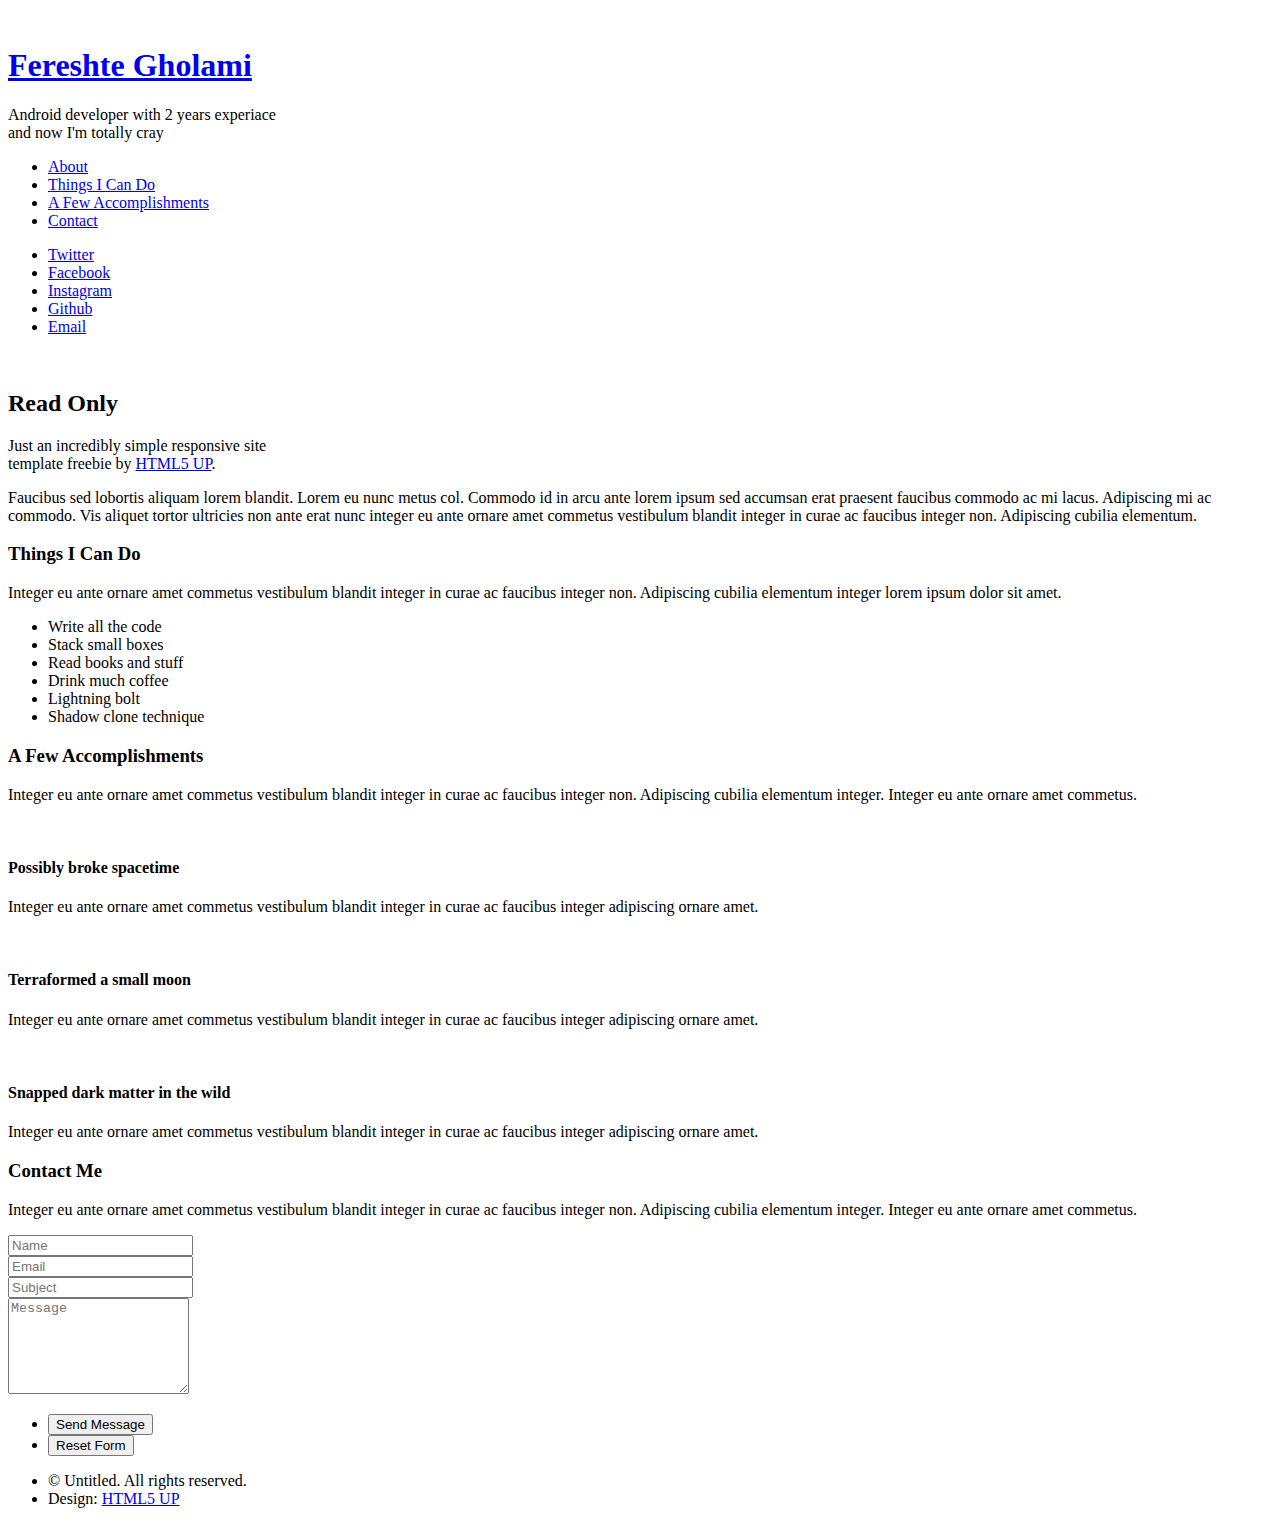
==== index.html @ a835de7e "Change index file location" ====
<!DOCTYPE HTML>
<html>
	<head>
		<title>Fereshte Gholami</title>
		<meta charset="utf-8" />
		<meta name="viewport" content="width=device-width, initial-scale=1, user-scalable=no" />
		<link rel="stylesheet" href="assets/css/main.css" />
	</head>
	<body class="is-preload">

		<!-- Header -->
			<section id="header">

				<header>
					<span class="image avatar"><img src="images/avatar.jpg" alt="" /></span>
					<h1 id="logo"><a href="#">Fereshte Gholami</a></h1>
					<p>Android developer with 2 years experiace<br />
					and now I'm totally cray</p>
				</header>
				<nav id="nav">
					<ul>
						<li><a href="#one" class="active">About</a></li>
						<li><a href="#two">Things I Can Do</a></li>
						<li><a href="#three">A Few Accomplishments</a></li>
						<li><a href="#four">Contact</a></li>
					</ul>
				</nav>
				<footer>
					<ul class="icons">
						<li><a href="#" class="icon brands fa-twitter"><span class="label">Twitter</span></a></li>
						<li><a href="#" class="icon brands fa-facebook-f"><span class="label">Facebook</span></a></li>
						<li><a href="#" class="icon brands fa-instagram"><span class="label">Instagram</span></a></li>
						<li><a href="#" class="icon brands fa-github"><span class="label">Github</span></a></li>
						<li><a href="#" class="icon solid fa-envelope"><span class="label">Email</span></a></li>
					</ul>
				</footer>
			</section>

		<!-- Wrapper -->
			<div id="wrapper">

				<!-- Main -->
					<div id="main">

						<!-- One -->
							<section id="one">
								<div class="image main" data-position="center">
									<img src="images/banner.jpg" alt="" />
								</div>
								<div class="container">
									<header class="major">
										<h2>Read Only</h2>
										<p>Just an incredibly simple responsive site<br />
										template freebie by <a href="http://html5up.net">HTML5 UP</a>.</p>
									</header>
									<p>Faucibus sed lobortis aliquam lorem blandit. Lorem eu nunc metus col. Commodo id in arcu ante lorem ipsum sed accumsan erat praesent faucibus commodo ac mi lacus. Adipiscing mi ac commodo. Vis aliquet tortor ultricies non ante erat nunc integer eu ante ornare amet commetus vestibulum blandit integer in curae ac faucibus integer non. Adipiscing cubilia elementum.</p>
								</div>
							</section>

						<!-- Two -->
							<section id="two">
								<div class="container">
									<h3>Things I Can Do</h3>
									<p>Integer eu ante ornare amet commetus vestibulum blandit integer in curae ac faucibus integer non. Adipiscing cubilia elementum integer lorem ipsum dolor sit amet.</p>
									<ul class="feature-icons">
										<li class="icon solid fa-code">Write all the code</li>
										<li class="icon solid fa-cubes">Stack small boxes</li>
										<li class="icon solid fa-book">Read books and stuff</li>
										<li class="icon solid fa-coffee">Drink much coffee</li>
										<li class="icon solid fa-bolt">Lightning bolt</li>
										<li class="icon solid fa-users">Shadow clone technique</li>
									</ul>
								</div>
							</section>

						<!-- Three -->
							<section id="three">
								<div class="container">
									<h3>A Few Accomplishments</h3>
									<p>Integer eu ante ornare amet commetus vestibulum blandit integer in curae ac faucibus integer non. Adipiscing cubilia elementum integer. Integer eu ante ornare amet commetus.</p>
									<div class="features">
										<article>
											<a href="#" class="image"><img src="images/pic01.jpg" alt="" /></a>
											<div class="inner">
												<h4>Possibly broke spacetime</h4>
												<p>Integer eu ante ornare amet commetus vestibulum blandit integer in curae ac faucibus integer adipiscing ornare amet.</p>
											</div>
										</article>
										<article>
											<a href="#" class="image"><img src="images/pic02.jpg" alt="" /></a>
											<div class="inner">
												<h4>Terraformed a small moon</h4>
												<p>Integer eu ante ornare amet commetus vestibulum blandit integer in curae ac faucibus integer adipiscing ornare amet.</p>
											</div>
										</article>
										<article>
											<a href="#" class="image"><img src="images/pic03.jpg" alt="" /></a>
											<div class="inner">
												<h4>Snapped dark matter in the wild</h4>
												<p>Integer eu ante ornare amet commetus vestibulum blandit integer in curae ac faucibus integer adipiscing ornare amet.</p>
											</div>
										</article>
									</div>
								</div>
							</section>

						<!-- Four -->
							<section id="four">
								<div class="container">
									<h3>Contact Me</h3>
									<p>Integer eu ante ornare amet commetus vestibulum blandit integer in curae ac faucibus integer non. Adipiscing cubilia elementum integer. Integer eu ante ornare amet commetus.</p>
									<form method="post" action="#">
										<div class="row gtr-uniform">
											<div class="col-6 col-12-xsmall"><input type="text" name="name" id="name" placeholder="Name" /></div>
											<div class="col-6 col-12-xsmall"><input type="email" name="email" id="email" placeholder="Email" /></div>
											<div class="col-12"><input type="text" name="subject" id="subject" placeholder="Subject" /></div>
											<div class="col-12"><textarea name="message" id="message" placeholder="Message" rows="6"></textarea></div>
											<div class="col-12">
												<ul class="actions">
													<li><input type="submit" class="primary" value="Send Message" /></li>
													<li><input type="reset" value="Reset Form" /></li>
												</ul>
											</div>
										</div>
									</form>
								</div>
							</section>

						<!-- Five -->
						<!--
							<section id="five">
								<div class="container">
									<h3>Elements</h3>

									<section>
										<h4>Text</h4>
										<p>This is <b>bold</b> and this is <strong>strong</strong>. This is <i>italic</i> and this is <em>emphasized</em>.
										This is <sup>superscript</sup> text and this is <sub>subscript</sub> text.
										This is <u>underlined</u> and this is code: <code>for (;;) { ... }</code>. Finally, <a href="#">this is a link</a>.</p>
										<hr />
										<header>
											<h4>Heading with a Subtitle</h4>
											<p>Lorem ipsum dolor sit amet nullam id egestas urna aliquam</p>
										</header>
										<p>Nunc lacinia ante nunc ac lobortis. Interdum adipiscing gravida odio porttitor sem non mi integer non faucibus ornare mi ut ante amet placerat aliquet. Volutpat eu sed ante lacinia sapien lorem accumsan varius montes viverra nibh in adipiscing blandit tempus accumsan.</p>
										<header>
											<h5>Heading with a Subtitle</h5>
											<p>Lorem ipsum dolor sit amet nullam id egestas urna aliquam</p>
										</header>
										<p>Nunc lacinia ante nunc ac lobortis. Interdum adipiscing gravida odio porttitor sem non mi integer non faucibus ornare mi ut ante amet placerat aliquet. Volutpat eu sed ante lacinia sapien lorem accumsan varius montes viverra nibh in adipiscing blandit tempus accumsan.</p>
										<hr />
										<h2>Heading Level 2</h2>
										<h3>Heading Level 3</h3>
										<h4>Heading Level 4</h4>
										<h5>Heading Level 5</h5>
										<h6>Heading Level 6</h6>
										<hr />
										<h5>Blockquote</h5>
										<blockquote>Fringilla nisl. Donec accumsan interdum nisi, quis tincidunt felis sagittis eget tempus euismod. Vestibulum ante ipsum primis in faucibus vestibulum. Blandit adipiscing eu felis iaculis volutpat ac adipiscing accumsan faucibus. Vestibulum ante ipsum primis in faucibus lorem ipsum dolor sit amet nullam adipiscing eu felis.</blockquote>
										<h5>Preformatted</h5>
										<pre><code>i = 0;

while (!deck.isInOrder()) {
    print 'Iteration ' + i;
    deck.shuffle();
    i++;
}

print 'It took ' + i + ' iterations to sort the deck.';</code></pre>
									</section>

									<section>
										<h4>Lists</h4>
										<div class="row">
											<div class="col-6 col-12-xsmall">
												<h5>Unordered</h5>
												<ul>
													<li>Dolor pulvinar etiam magna etiam.</li>
													<li>Sagittis adipiscing lorem eleifend.</li>
													<li>Felis enim feugiat dolore viverra.</li>
												</ul>
												<h5>Alternate</h5>
												<ul class="alt">
													<li>Dolor pulvinar etiam magna etiam.</li>
													<li>Sagittis adipiscing lorem eleifend.</li>
													<li>Felis enim feugiat dolore viverra.</li>
												</ul>
											</div>
											<div class="col-6 col-12-xsmall">
												<h5>Ordered</h5>
												<ol>
													<li>Dolor pulvinar etiam magna etiam.</li>
													<li>Etiam vel felis at lorem sed viverra.</li>
													<li>Felis enim feugiat dolore viverra.</li>
													<li>Dolor pulvinar etiam magna etiam.</li>
													<li>Etiam vel felis at lorem sed viverra.</li>
													<li>Felis enim feugiat dolore viverra.</li>
												</ol>
												<h5>Icons</h5>
												<ul class="icons">
													<li><a href="#" class="icon brands fa-twitter"><span class="label">Twitter</span></a></li>
													<li><a href="#" class="icon brands fa-facebook-f"><span class="label">Facebook</span></a></li>
													<li><a href="#" class="icon brands fa-instagram"><span class="label">Instagram</span></a></li>
													<li><a href="#" class="icon brands fa-github"><span class="label">Github</span></a></li>
													<li><a href="#" class="icon brands fa-dribbble"><span class="label">Dribbble</span></a></li>
													<li><a href="#" class="icon brands fa-tumblr"><span class="label">Tumblr</span></a></li>
												</ul>
											</div>
										</div>
										<h5>Actions</h5>
										<ul class="actions">
											<li><a href="#" class="button primary">Default</a></li>
											<li><a href="#" class="button">Default</a></li>
											<li><a href="#" class="button alt">Default</a></li>
										</ul>
										<ul class="actions small">
											<li><a href="#" class="button primary small">Small</a></li>
											<li><a href="#" class="button small">Small</a></li>
											<li><a href="#" class="button alt small">Small</a></li>
										</ul>
										<div class="row">
											<div class="col-3 col-6-medium col-12-xsmall">
												<ul class="actions stacked">
													<li><a href="#" class="button primary">Default</a></li>
													<li><a href="#" class="button">Default</a></li>
													<li><a href="#" class="button alt">Default</a></li>
												</ul>
											</div>
											<div class="col-3 col-6 col-12-xsmall">
												<ul class="actions stacked">
													<li><a href="#" class="button primary small">Small</a></li>
													<li><a href="#" class="button small">Small</a></li>
													<li><a href="#" class="button alt small">Small</a></li>
												</ul>
											</div>
											<div class="col-3 col-6-medium col-12-xsmall">
												<ul class="actions stacked">
													<li><a href="#" class="button primary fit">Default</a></li>
													<li><a href="#" class="button fit">Default</a></li>
													<li><a href="#" class="button alt fit">Default</a></li>
												</ul>
											</div>
											<div class="col-3 col-6-medium col-12-xsmall">
												<ul class="actions stacked">
													<li><a href="#" class="button primary small fit">Small</a></li>
													<li><a href="#" class="button small fit">Small</a></li>
													<li><a href="#" class="button alt small fit">Small</a></li>
												</ul>
											</div>
										</div>
									</section>

									<section>
										<h4>Table</h4>
										<h5>Default</h5>
										<div class="table-wrapper">
											<table>
												<thead>
													<tr>
														<th>Name</th>
														<th>Description</th>
														<th>Price</th>
													</tr>
												</thead>
												<tbody>
													<tr>
														<td>Item One</td>
														<td>Ante turpis integer aliquet porttitor.</td>
														<td>29.99</td>
													</tr>
													<tr>
														<td>Item Two</td>
														<td>Vis ac commodo adipiscing arcu aliquet.</td>
														<td>19.99</td>
													</tr>
													<tr>
														<td>Item Three</td>
														<td> Morbi faucibus arcu accumsan lorem.</td>
														<td>29.99</td>
													</tr>
													<tr>
														<td>Item Four</td>
														<td>Vitae integer tempus condimentum.</td>
														<td>19.99</td>
													</tr>
													<tr>
														<td>Item Five</td>
														<td>Ante turpis integer aliquet porttitor.</td>
														<td>29.99</td>
													</tr>
												</tbody>
												<tfoot>
													<tr>
														<td colspan="2"></td>
														<td>100.00</td>
													</tr>
												</tfoot>
											</table>
										</div>

										<h5>Alternate</h5>
										<div class="table-wrapper">
											<table class="alt">
												<thead>
													<tr>
														<th>Name</th>
														<th>Description</th>
														<th>Price</th>
													</tr>
												</thead>
												<tbody>
													<tr>
														<td>Item One</td>
														<td>Ante turpis integer aliquet porttitor.</td>
														<td>29.99</td>
													</tr>
													<tr>
														<td>Item Two</td>
														<td>Vis ac commodo adipiscing arcu aliquet.</td>
														<td>19.99</td>
													</tr>
													<tr>
														<td>Item Three</td>
														<td> Morbi faucibus arcu accumsan lorem.</td>
														<td>29.99</td>
													</tr>
													<tr>
														<td>Item Four</td>
														<td>Vitae integer tempus condimentum.</td>
														<td>19.99</td>
													</tr>
													<tr>
														<td>Item Five</td>
														<td>Ante turpis integer aliquet porttitor.</td>
														<td>29.99</td>
													</tr>
												</tbody>
												<tfoot>
													<tr>
														<td colspan="2"></td>
														<td>100.00</td>
													</tr>
												</tfoot>
											</table>
										</div>
									</section>

									<section>
										<h4>Buttons</h4>
										<ul class="actions">
											<li><a href="#" class="button primary">Primary</a></li>
											<li><a href="#" class="button">Default</a></li>
											<li><a href="#" class="button alt">Alternate</a></li>
										</ul>
										<ul class="actions">
											<li><a href="#" class="button primary large">Large</a></li>
											<li><a href="#" class="button">Default</a></li>
											<li><a href="#" class="button alt small">Small</a></li>
										</ul>
										<ul class="actions fit">
											<li><a href="#" class="button primary fit">Fit</a></li>
											<li><a href="#" class="button fit">Fit</a></li>
											<li><a href="#" class="button alt fit">Fit</a></li>
										</ul>
										<ul class="actions fit small">
											<li><a href="#" class="button primary fit small">Fit + Small</a></li>
											<li><a href="#" class="button fit small">Fit + Small</a></li>
											<li><a href="#" class="button alt fit small">Fit + Small</a></li>
										</ul>
										<ul class="actions">
											<li><a href="#" class="button primary icon solid fa-download">Icon</a></li>
											<li><a href="#" class="button icon solid fa-download">Icon</a></li>
											<li><a href="#" class="button alt icon solid fa-check">Icon</a></li>
										</ul>
										<ul class="actions">
											<li><span class="button primary disabled">Primary</span></li>
											<li><span class="button disabled">Default</span></li>
											<li><span class="button alt disabled">Alternate</span></li>
										</ul>
									</section>

									<section>
										<h4>Form</h4>
										<form method="post" action="#">
											<div class="row gtr-uniform">
												<div class="col-6 col-12-xsmall">
													<input type="text" name="demo-name" id="demo-name" value="" placeholder="Name" />
												</div>
												<div class="col-6 col-12-xsmall">
													<input type="email" name="demo-email" id="demo-email" value="" placeholder="Email" />
												</div>
												<div class="col-12">
													<select name="demo-category" id="demo-category">
														<option value="">- Category -</option>
														<option value="1">Manufacturing</option>
														<option value="1">Shipping</option>
														<option value="1">Administration</option>
														<option value="1">Human Resources</option>
													</select>
												</div>
												<div class="col-4 col-12-medium">
													<input type="radio" id="demo-priority-low" name="demo-priority" checked>
													<label for="demo-priority-low">Low Priority</label>
												</div>
												<div class="col-4 col-12-medium">
													<input type="radio" id="demo-priority-normal" name="demo-priority">
													<label for="demo-priority-normal">Normal Priority</label>
												</div>
												<div class="col-4 col-12-medium">
													<input type="radio" id="demo-priority-high" name="demo-priority">
													<label for="demo-priority-high">High Priority</label>
												</div>
												<div class="col-6 col-12-medium">
													<input type="checkbox" id="demo-copy" name="demo-copy">
													<label for="demo-copy">Email me a copy of this message</label>
												</div>
												<div class="col-6 col-12-medium">
													<input type="checkbox" id="demo-human" name="demo-human" checked>
													<label for="demo-human">I am a human and not a robot</label>
												</div>
												<div class="col-12">
													<textarea name="demo-message" id="demo-message" placeholder="Enter your message" rows="6"></textarea>
												</div>
												<div class="col-12">
													<ul class="actions">
														<li><input type="submit" value="Send Message" /></li>
														<li><input type="reset" value="Reset" class="alt" /></li>
													</ul>
												</div>
											</div>
										</form>
									</section>

									<section>
										<h4>Image</h4>
										<h5>Fit</h5>
										<span class="image fit"><img src="images/banner.jpg" alt="" /></span>
										<div class="box alt">
											<div class="row gtr-50 gtr-uniform">
												<div class="col-4"><span class="image fit"><img src="images/pic01.jpg" alt="" /></span></div>
												<div class="col-4"><span class="image fit"><img src="images/pic02.jpg" alt="" /></span></div>
												<div class="col-4"><span class="image fit"><img src="images/pic03.jpg" alt="" /></span></div>
												<div class="col-4"><span class="image fit"><img src="images/pic02.jpg" alt="" /></span></div>
												<div class="col-4"><span class="image fit"><img src="images/pic03.jpg" alt="" /></span></div>
												<div class="col-4"><span class="image fit"><img src="images/pic01.jpg" alt="" /></span></div>
												<div class="col-4"><span class="image fit"><img src="images/pic03.jpg" alt="" /></span></div>
												<div class="col-4"><span class="image fit"><img src="images/pic01.jpg" alt="" /></span></div>
												<div class="col-4"><span class="image fit"><img src="images/pic02.jpg" alt="" /></span></div>
											</div>
										</div>
										<h5>Left &amp; Right</h5>
										<p><span class="image left"><img src="images/avatar.jpg" alt="" /></span>Fringilla nisl. Donec accumsan interdum nisi, quis tincidunt felis sagittis eget. tempus euismod. Vestibulum ante ipsum primis in faucibus vestibulum. Blandit adipiscing eu felis iaculis volutpat ac adipiscing accumsan eu faucibus. Integer ac pellentesque praesent tincidunt felis sagittis eget. tempus euismod. Vestibulum ante ipsum primis in faucibus vestibulum. Blandit adipiscing eu felis iaculis volutpat ac adipiscing accumsan eu faucibus. Integer ac pellentesque praesent. Donec accumsan interdum nisi, quis tincidunt felis sagittis eget. tempus euismod. Vestibulum ante ipsum primis in faucibus vestibulum. Blandit adipiscing eu felis iaculis volutpat ac adipiscing accumsan eu faucibus. Integer ac pellentesque praesent tincidunt felis sagittis eget. tempus euismod. Vestibulum ante ipsum primis in faucibus vestibulum. Blandit adipiscing eu felis iaculis volutpat ac adipiscing accumsan eu faucibus. Integer ac pellentesque praesent.</p>
										<p><span class="image right"><img src="images/avatar.jpg" alt="" /></span>Fringilla nisl. Donec accumsan interdum nisi, quis tincidunt felis sagittis eget. tempus euismod. Vestibulum ante ipsum primis in faucibus vestibulum. Blandit adipiscing eu felis iaculis volutpat ac adipiscing accumsan eu faucibus. Integer ac pellentesque praesent tincidunt felis sagittis eget. tempus euismod. Vestibulum ante ipsum primis in faucibus vestibulum. Blandit adipiscing eu felis iaculis volutpat ac adipiscing accumsan eu faucibus. Integer ac pellentesque praesent. Donec accumsan interdum nisi, quis tincidunt felis sagittis eget. tempus euismod. Vestibulum ante ipsum primis in faucibus vestibulum. Blandit adipiscing eu felis iaculis volutpat ac adipiscing accumsan eu faucibus. Integer ac pellentesque praesent tincidunt felis sagittis eget. tempus euismod. Vestibulum ante ipsum primis in faucibus vestibulum. Blandit adipiscing eu felis iaculis volutpat ac adipiscing accumsan eu faucibus. Integer ac pellentesque praesent.</p>
									</section>

								</div>
							</section>
						-->

					</div>

				<!-- Footer -->
					<section id="footer">
						<div class="container">
							<ul class="copyright">
								<li>&copy; Untitled. All rights reserved.</li><li>Design: <a href="http://html5up.net">HTML5 UP</a></li>
							</ul>
						</div>
					</section>

			</div>

		<!-- Scripts -->
			<script src="assets/js/jquery.min.js"></script>
			<script src="assets/js/jquery.scrollex.min.js"></script>
			<script src="assets/js/jquery.scrolly.min.js"></script>
			<script src="assets/js/browser.min.js"></script>
			<script src="assets/js/breakpoints.min.js"></script>
			<script src="assets/js/util.js"></script>
			<script src="assets/js/main.js"></script>

	</body>
</html>
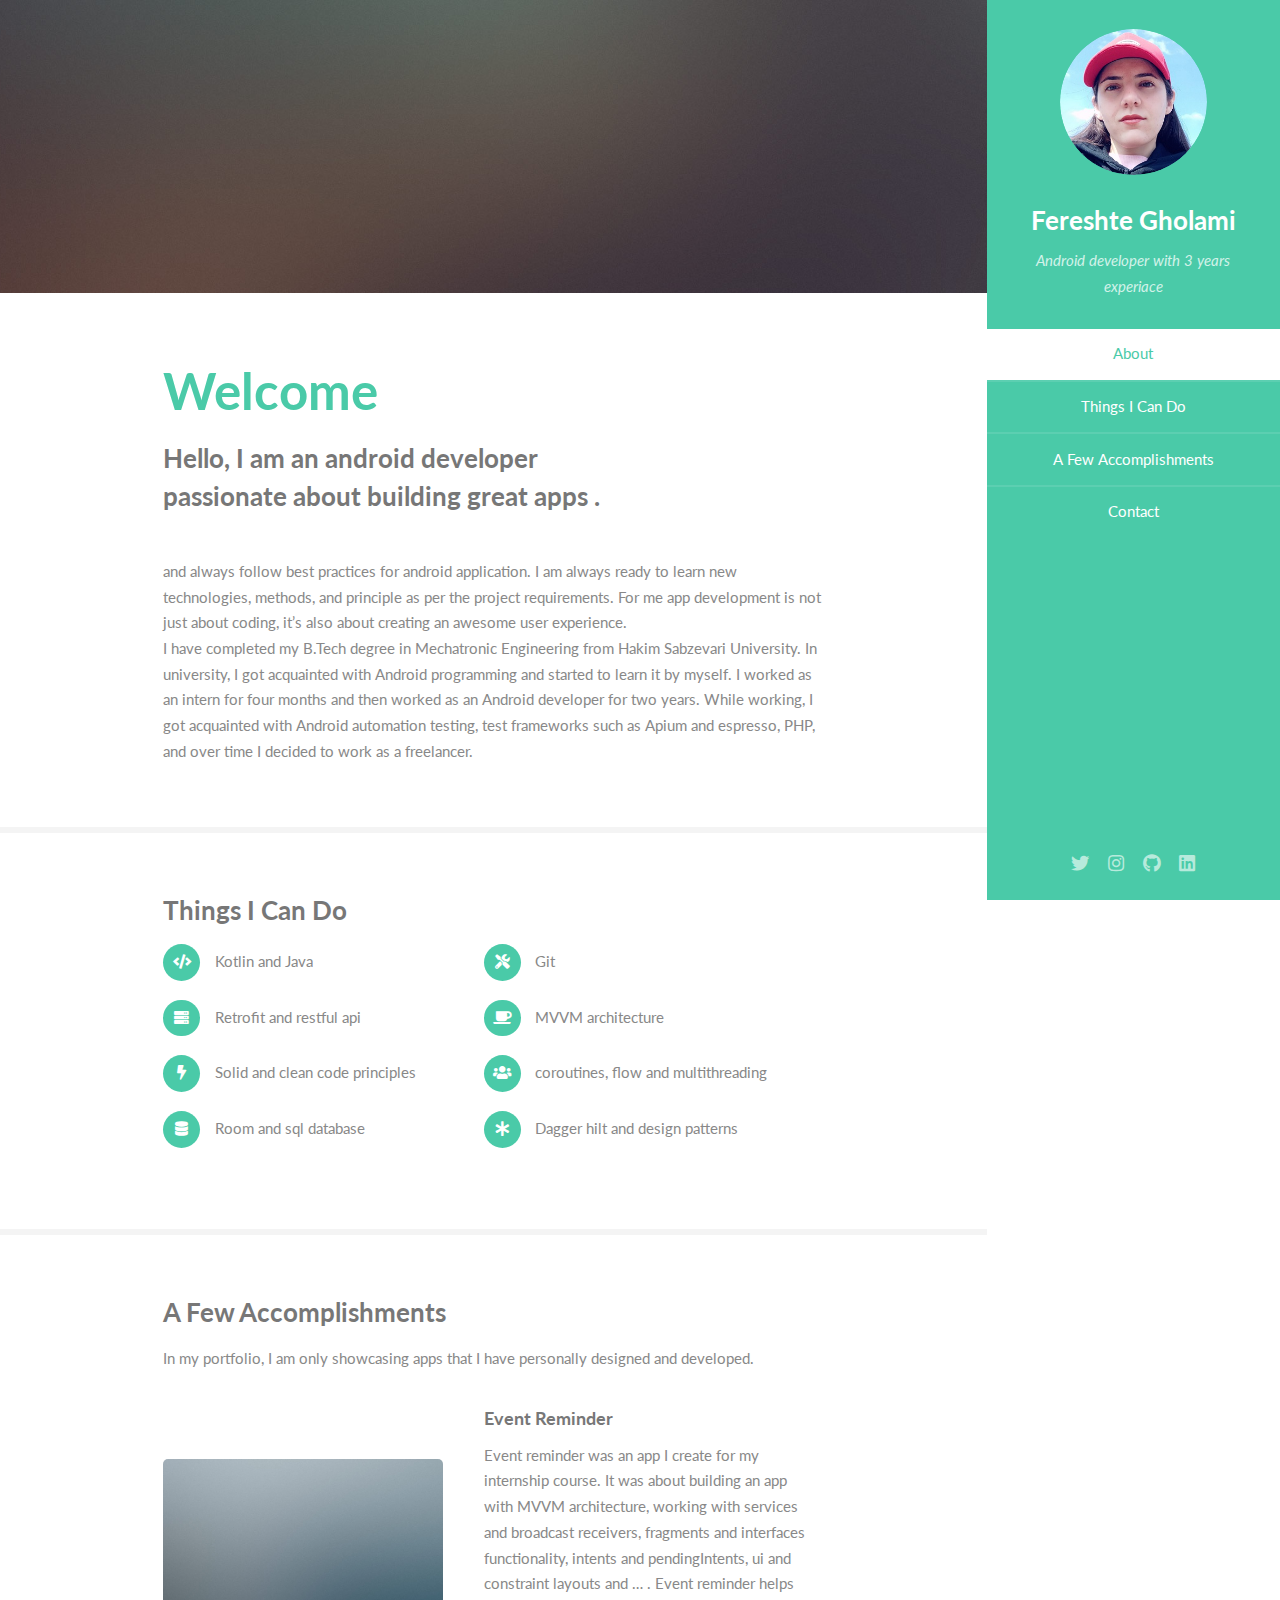
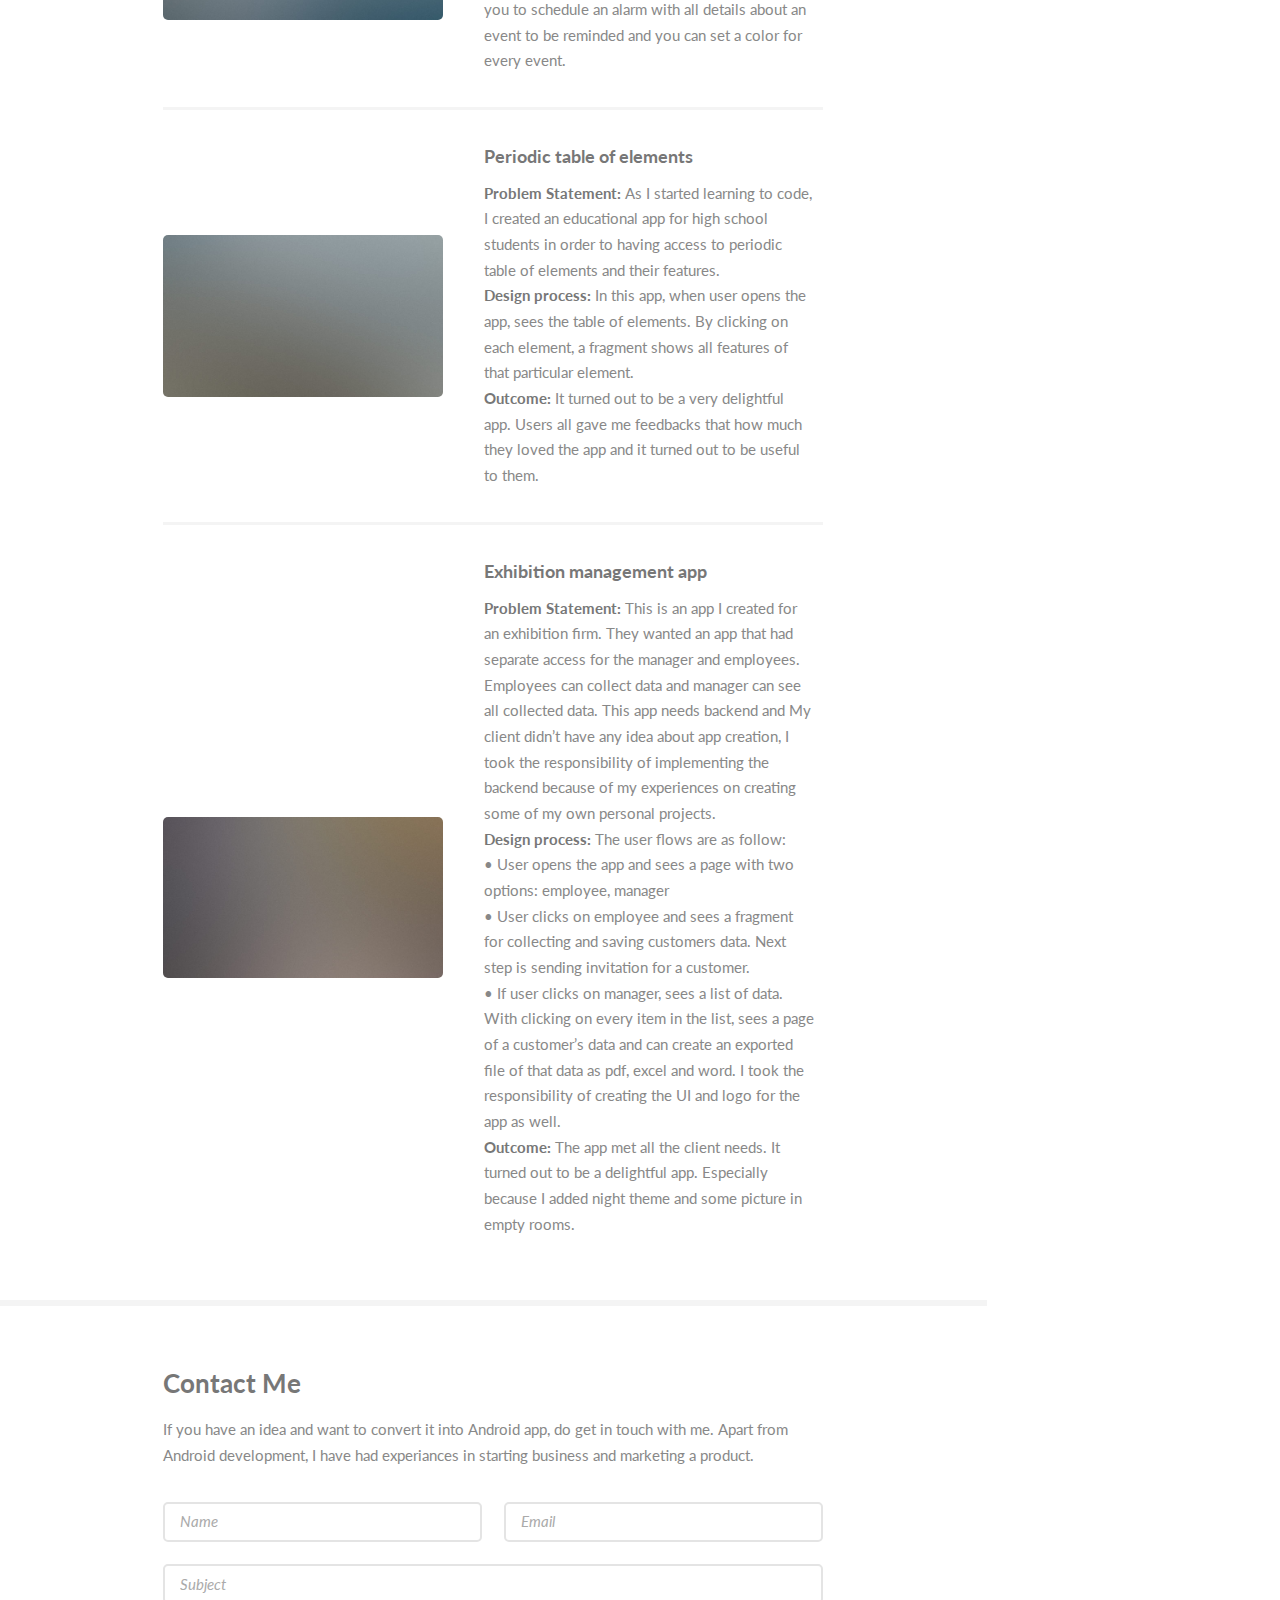
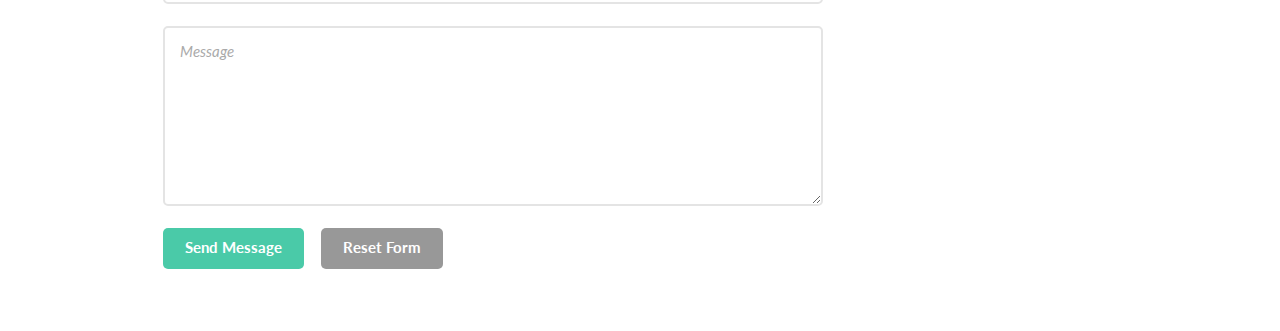
==== commit f1b74929: "Update index.html" ====
--- a/index.html
+++ b/index.html
@@ -14,8 +14,7 @@
 				<header>
 					<span class="image avatar"><img src="images/avatar.jpg" alt="" /></span>
 					<h1 id="logo"><a href="#">Fereshte Gholami</a></h1>
-					<p>Android developer with 2 years experiace<br />
-					and now I'm totally cray</p>
+					<p>Android developer with 3 years experiace</p>
 				</header>
 				<nav id="nav">
 					<ul>
@@ -27,11 +26,11 @@
 				</nav>
 				<footer>
 					<ul class="icons">
-						<li><a href="#" class="icon brands fa-twitter"><span class="label">Twitter</span></a></li>
-						<li><a href="#" class="icon brands fa-facebook-f"><span class="label">Facebook</span></a></li>
-						<li><a href="#" class="icon brands fa-instagram"><span class="label">Instagram</span></a></li>
-						<li><a href="#" class="icon brands fa-github"><span class="label">Github</span></a></li>
-						<li><a href="#" class="icon solid fa-envelope"><span class="label">Email</span></a></li>
+						<li><a href="https://twitter.com/GholamiFereshte" class="icon brands fa-twitter"><span class="label">Twitter</span></a></li>
+						<li><a href="https://instagram.com/fereshte._.gholami" class="icon brands fa-instagram"><span class="label">Instagram</span></a></li>
+						<li><a href="https://github.com/fairy-gh" class="icon brands fa-github"><span class="label">Github</span></a></li>
+						<li><a href="https://www.linkedin.com/in/fereshte-gholami" class="icon brands fa-linkedin"><span class="label">Github</span></a></li>
+						<!-- <li><a href="f.gholami.dev@gmail.com" class="icon solid fa-envelope"><span class="label">Email</span></a></li> -->
 					</ul>
 				</footer>
 			</section>
@@ -49,11 +48,14 @@
 								</div>
 								<div class="container">
 									<header class="major">
-										<h2>Read Only</h2>
-										<p>Just an incredibly simple responsive site<br />
-										template freebie by <a href="http://html5up.net">HTML5 UP</a>.</p>
+										<h2>Welcome</h2>
+										<p>Hello, I am an android developer<br />
+											passionate about building great apps </a>.</p>
 									</header>
-									<p>Faucibus sed lobortis aliquam lorem blandit. Lorem eu nunc metus col. Commodo id in arcu ante lorem ipsum sed accumsan erat praesent faucibus commodo ac mi lacus. Adipiscing mi ac commodo. Vis aliquet tortor ultricies non ante erat nunc integer eu ante ornare amet commetus vestibulum blandit integer in curae ac faucibus integer non. Adipiscing cubilia elementum.</p>
+									<p>and always follow best practices for android application. I am always ready to learn new technologies, methods, and principle as per the project requirements. For me app development is not just about coding, it’s also about creating an awesome user experience.<br/> I have completed my B.Tech degree in Mechatronic Engineering from Hakim Sabzevari University.
+										In university, I got acquainted with Android programming and started to learn it by myself.
+										I worked as an intern for four months and then worked as an Android developer for two years.
+										While working, I got acquainted with Android automation testing, test frameworks such as Apium and espresso, PHP, and over time I decided to work as a freelancer.</p>
 								</div>
 							</section>
 
@@ -61,14 +63,16 @@
 							<section id="two">
 								<div class="container">
 									<h3>Things I Can Do</h3>
-									<p>Integer eu ante ornare amet commetus vestibulum blandit integer in curae ac faucibus integer non. Adipiscing cubilia elementum integer lorem ipsum dolor sit amet.</p>
+									<!-- <p>Integer eu ante ornare amet commetus vestibulum blandit integer in curae ac faucibus integer non. Adipiscing cubilia elementum integer lorem ipsum dolor sit amet.</p> -->
 									<ul class="feature-icons">
-										<li class="icon solid fa-code">Write all the code</li>
-										<li class="icon solid fa-cubes">Stack small boxes</li>
-										<li class="icon solid fa-book">Read books and stuff</li>
-										<li class="icon solid fa-coffee">Drink much coffee</li>
-										<li class="icon solid fa-bolt">Lightning bolt</li>
-										<li class="icon solid fa-users">Shadow clone technique</li>
+										<li class="icon solid fa-code">Kotlin and Java</li>
+										<li class="icon solid fa-tools">Git</li>
+										<li class="icon solid fa-server">Retrofit and restful api</li>
+										<li class="icon solid fa-coffee">MVVM architecture</li>
+										<li class="icon solid fa-bolt">Solid and clean code principles</li>
+										<li class="icon solid fa-users">coroutines, flow and multithreading</li>
+										<li class="icon solid fa-database">Room and sql database</li>
+										<li class="icon solid fa-asterisk">Dagger hilt and design patterns</li>
 									</ul>
 								</div>
 							</section>
@@ -77,27 +81,47 @@
 							<section id="three">
 								<div class="container">
 									<h3>A Few Accomplishments</h3>
-									<p>Integer eu ante ornare amet commetus vestibulum blandit integer in curae ac faucibus integer non. Adipiscing cubilia elementum integer. Integer eu ante ornare amet commetus.</p>
+									<p>In my portfolio, I am only showcasing apps that I have personally designed and developed.</p>
 									<div class="features">
 										<article>
 											<a href="#" class="image"><img src="images/pic01.jpg" alt="" /></a>
 											<div class="inner">
-												<h4>Possibly broke spacetime</h4>
-												<p>Integer eu ante ornare amet commetus vestibulum blandit integer in curae ac faucibus integer adipiscing ornare amet.</p>
+												<h4>Event Reminder</h4>
+												<p>Event reminder was an app I create for my internship course. It was about building an app with MVVM architecture, working with services and broadcast receivers, fragments and interfaces functionality, intents and pendingIntents, ui and constraint layouts and … .
+													Event reminder helps you to schedule an alarm with all details about an event to be reminded and you can set a color for every event. 
+													</p>
 											</div>
 										</article>
 										<article>
 											<a href="#" class="image"><img src="images/pic02.jpg" alt="" /></a>
 											<div class="inner">
-												<h4>Terraformed a small moon</h4>
-												<p>Integer eu ante ornare amet commetus vestibulum blandit integer in curae ac faucibus integer adipiscing ornare amet.</p>
+												<h4>Periodic table of elements</h4>
+												<p><strong>Problem Statement:</strong> As I started learning to code, I created an educational app for high school students in order to having access to periodic table of elements and their features.
+													<br>
+													<strong>Design process:</strong> In this app, when user opens the app, sees the table of elements. By clicking on each element, a fragment shows all features of that particular element.
+													<br>
+													<strong>Outcome:</strong> It turned out to be a very delightful app. Users all gave me feedbacks that how much they loved the app and it turned out to be useful to them.
+													</p>
 											</div>
 										</article>
 										<article>
 											<a href="#" class="image"><img src="images/pic03.jpg" alt="" /></a>
 											<div class="inner">
-												<h4>Snapped dark matter in the wild</h4>
-												<p>Integer eu ante ornare amet commetus vestibulum blandit integer in curae ac faucibus integer adipiscing ornare amet.</p>
+												<h4>Exhibition management app</h4>
+												<p><strong>Problem Statement:</strong> This is an app I created for an exhibition firm. They wanted an app that had separate access for the manager and employees. Employees can collect data and manager can see all collected data.  This app needs backend and My client didn’t have any idea about app creation, I took the responsibility of implementing the backend because of my experiences on creating some of my own personal projects.
+													<br>
+													<strong>Design process:</strong> The user flows are as follow:
+													<br>
+													•	User opens the app and sees a page with two options: employee, manager
+													<br>
+													•	User clicks on employee and sees a fragment for collecting and saving customers data. Next step is sending invitation for a customer.
+													<br>
+													•	If user clicks on manager, sees a list of data. With clicking on every item in the list, sees a page of a customer’s data and can create an exported file of that data as pdf, excel and word.
+													I took the responsibility of creating the UI and logo for the app as well.
+													<br>
+													<strong>Outcome:</strong> The app met all the client needs. It turned out to be a delightful app. Especially because I added night theme and some picture in empty rooms. 
+												
+													</p>
 											</div>
 										</article>
 									</div>
@@ -108,7 +132,7 @@
 							<section id="four">
 								<div class="container">
 									<h3>Contact Me</h3>
-									<p>Integer eu ante ornare amet commetus vestibulum blandit integer in curae ac faucibus integer non. Adipiscing cubilia elementum integer. Integer eu ante ornare amet commetus.</p>
+									<p>If you have an idea and want to convert it into Android app, do get in touch with me. Apart from Android development, I have had experiances in starting business and marketing a product.</p>
 									<form method="post" action="#">
 										<div class="row gtr-uniform">
 											<div class="col-6 col-12-xsmall"><input type="text" name="name" id="name" placeholder="Name" /></div>
@@ -460,13 +484,13 @@
 					</div>
 
 				<!-- Footer -->
-					<section id="footer">
+					<!-- <section id="footer">
 						<div class="container">
 							<ul class="copyright">
 								<li>&copy; Untitled. All rights reserved.</li><li>Design: <a href="http://html5up.net">HTML5 UP</a></li>
 							</ul>
 						</div>
-					</section>
+					</section> -->
 
 			</div>
 
--- a/assets/css/main.css
+++ b/assets/css/main.css
@@ -0,0 +1,3311 @@
+@import url("fontawesome-all.min.css");
+@import url("https://fonts.googleapis.com/css?family=Lato:400,400italic,700,700italic|Source+Code+Pro:400");
+
+
+html, body, div, span, applet, object,
+iframe, h1, h2, h3, h4, h5, h6, p, blockquote,
+pre, a, abbr, acronym, address, big, cite,
+code, del, dfn, em, img, ins, kbd, q, s, samp,
+small, strike, strong, sub, sup, tt, var, b,
+u, i, center, dl, dt, dd, ol, ul, li, fieldset,
+form, label, legend, table, caption, tbody,
+tfoot, thead, tr, th, td, article, aside,
+canvas, details, embed, figure, figcaption,
+footer, header, hgroup, menu, nav, output, ruby,
+section, summary, time, mark, audio, video {
+	margin: 0;
+	padding: 0;
+	border: 0;
+	font-size: 100%;
+	font: inherit;
+	vertical-align: baseline;}
+
+article, aside, details, figcaption, figure,
+footer, header, hgroup, menu, nav, section {
+	display: block;}
+
+body {
+	line-height: 1;
+}
+
+ol, ul {
+	list-style: none;
+}
+
+blockquote, q {
+	quotes: none;
+}
+
+	blockquote:before, blockquote:after, q:before, q:after {
+		content: '';
+		content: none;
+	}
+
+table {
+	border-collapse: collapse;
+	border-spacing: 0;
+}
+
+body {
+	-webkit-text-size-adjust: none;
+}
+
+mark {
+	background-color: transparent;
+	color: inherit;
+}
+
+input::-moz-focus-inner {
+	border: 0;
+	padding: 0;
+}
+
+input, select, textarea {
+	-moz-appearance: none;
+	-webkit-appearance: none;
+	-ms-appearance: none;
+	appearance: none;
+}
+
+/* Basic */
+
+	html {
+		box-sizing: border-box;
+	}
+
+	*, *:before, *:after {
+		box-sizing: inherit;
+	}
+
+	body {
+		background: #fff;
+	}
+
+		body.is-preload *, body.is-preload *:before, body.is-preload *:after {
+			-moz-animation: none !important;
+			-webkit-animation: none !important;
+			-ms-animation: none !important;
+			animation: none !important;
+			-moz-transition: none !important;
+			-webkit-transition: none !important;
+			-ms-transition: none !important;
+			transition: none !important;
+		}
+
+	body, input, select, textarea {
+		color: #888;
+		font-family: "Lato", sans-serif;
+		font-size: 16pt;
+		font-weight: 400;
+		line-height: 1.75em;
+	}
+
+	a {
+		-moz-transition: color 0.2s ease-in-out, border-color 0.2s ease-in-out;
+		-webkit-transition: color 0.2s ease-in-out, border-color 0.2s ease-in-out;
+		-ms-transition: color 0.2s ease-in-out, border-color 0.2s ease-in-out;
+		transition: color 0.2s ease-in-out, border-color 0.2s ease-in-out;
+		border-bottom: solid 1px #e4e4e4;
+		color: inherit;
+		text-decoration: none;
+	}
+
+		a:hover {
+			border-bottom-color: transparent;
+			color: #4acaa8 !important;
+		}
+
+	strong, b {
+		color: #777;
+		font-weight: 700;
+	}
+
+	em, i {
+		font-style: italic;
+	}
+
+	p {
+		margin: 0 0 2.25em 0;
+	}
+
+	h1, h2, h3, h4, h5, h6 {
+		color: #777;
+		font-weight: 700;
+		line-height: 1em;
+		margin: 0 0 0.5625em 0;
+	}
+
+		h1 a, h2 a, h3 a, h4 a, h5 a, h6 a {
+			border: 0;
+			color: inherit;
+			text-decoration: none;
+		}
+
+	h2 {
+		font-size: 2em;
+		line-height: 1.5em;
+	}
+
+	h3 {
+		font-size: 1.75em;
+		line-height: 1.5em;
+	}
+
+	h4 {
+		font-size: 1.25em;
+		line-height: 1.5em;
+	}
+
+	h5 {
+		font-size: 0.9em;
+		line-height: 1.5em;
+	}
+
+	h6 {
+		font-size: 0.7em;
+		line-height: 1.5em;
+	}
+
+	sub {
+		font-size: 0.8em;
+		position: relative;
+		top: 0.5em;
+	}
+
+	sup {
+		font-size: 0.8em;
+		position: relative;
+		top: -0.5em;
+	}
+
+	hr {
+		border: 0;
+		border-bottom: solid 2px #f4f4f4;
+		margin: 2.25em 0;
+	}
+
+		hr.major {
+			margin: 3.375em 0;
+		}
+
+	blockquote {
+		border-left: solid 8px #e4e4e4;
+		font-style: italic;
+		margin: 0 0 2.25em 0;
+		padding: 0.5em 0 0.5em 2em;
+	}
+
+	code {
+		background: #555;
+		border-radius: 5px;
+		color: #fff;
+		font-family: "Source Code Pro", monospace;
+		font-size: 0.9em;
+		margin: 0 0.25em;
+		padding: 0.25em 0.65em;
+	}
+
+	pre {
+		font-family: "Source Code Pro", monospace;
+		font-size: 0.9em;
+		margin: 0 0 2.25em 0;
+	}
+
+		pre code {
+			-webkit-overflow-scrolling: touch;
+			display: block;
+			line-height: 1.5em;
+			overflow-x: auto;
+			padding: 1em 1.5em;
+		}
+
+	.align-left {
+		text-align: left;
+	}
+
+	.align-center {
+		text-align: center;
+	}
+
+	.align-right {
+		text-align: right;
+	}
+
+/* Row */
+
+	.row {
+		display: flex;
+		flex-wrap: wrap;
+		box-sizing: border-box;
+		align-items: stretch;
+	}
+
+		.row > * {
+			box-sizing: border-box;
+		}
+
+		.row.gtr-uniform > * > :last-child {
+			margin-bottom: 0;
+		}
+
+		.row.aln-left {
+			justify-content: flex-start;
+		}
+
+		.row.aln-center {
+			justify-content: center;
+		}
+
+		.row.aln-right {
+			justify-content: flex-end;
+		}
+
+		.row.aln-top {
+			align-items: flex-start;
+		}
+
+		.row.aln-middle {
+			align-items: center;
+		}
+
+		.row.aln-bottom {
+			align-items: flex-end;
+		}
+
+		.row > .imp {
+			order: -1;
+		}
+
+		.row > .col-1 {
+			width: 8.33333%;
+		}
+
+		.row > .off-1 {
+			margin-left: 8.33333%;
+		}
+
+		.row > .col-2 {
+			width: 16.66667%;
+		}
+
+		.row > .off-2 {
+			margin-left: 16.66667%;
+		}
+
+		.row > .col-3 {
+			width: 25%;
+		}
+
+		.row > .off-3 {
+			margin-left: 25%;
+		}
+
+		.row > .col-4 {
+			width: 33.33333%;
+		}
+
+		.row > .off-4 {
+			margin-left: 33.33333%;
+		}
+
+		.row > .col-5 {
+			width: 41.66667%;
+		}
+
+		.row > .off-5 {
+			margin-left: 41.66667%;
+		}
+
+		.row > .col-6 {
+			width: 50%;
+		}
+
+		.row > .off-6 {
+			margin-left: 50%;
+		}
+
+		.row > .col-7 {
+			width: 58.33333%;
+		}
+
+		.row > .off-7 {
+			margin-left: 58.33333%;
+		}
+
+		.row > .col-8 {
+			width: 66.66667%;
+		}
+
+		.row > .off-8 {
+			margin-left: 66.66667%;
+		}
+
+		.row > .col-9 {
+			width: 75%;
+		}
+
+		.row > .off-9 {
+			margin-left: 75%;
+		}
+
+		.row > .col-10 {
+			width: 83.33333%;
+		}
+
+		.row > .off-10 {
+			margin-left: 83.33333%;
+		}
+
+		.row > .col-11 {
+			width: 91.66667%;
+		}
+
+		.row > .off-11 {
+			margin-left: 91.66667%;
+		}
+
+		.row > .col-12 {
+			width: 100%;
+		}
+
+		.row > .off-12 {
+			margin-left: 100%;
+		}
+
+		.row.gtr-0 {
+			margin-top: 0;
+			margin-left: 0em;
+		}
+
+			.row.gtr-0 > * {
+				padding: 0 0 0 0em;
+			}
+
+			.row.gtr-0.gtr-uniform {
+				margin-top: 0em;
+			}
+
+				.row.gtr-0.gtr-uniform > * {
+					padding-top: 0em;
+				}
+
+		.row.gtr-25 {
+			margin-top: 0;
+			margin-left: -0.5em;
+		}
+
+			.row.gtr-25 > * {
+				padding: 0 0 0 0.5em;
+			}
+
+			.row.gtr-25.gtr-uniform {
+				margin-top: -0.5em;
+			}
+
+				.row.gtr-25.gtr-uniform > * {
+					padding-top: 0.5em;
+				}
+
+		.row.gtr-50 {
+			margin-top: 0;
+			margin-left: -1em;
+		}
+
+			.row.gtr-50 > * {
+				padding: 0 0 0 1em;
+			}
+
+			.row.gtr-50.gtr-uniform {
+				margin-top: -1em;
+			}
+
+				.row.gtr-50.gtr-uniform > * {
+					padding-top: 1em;
+				}
+
+		.row {
+			margin-top: 0;
+			margin-left: -2em;
+		}
+
+			.row > * {
+				padding: 0 0 0 2em;
+			}
+
+			.row.gtr-uniform {
+				margin-top: -2em;
+			}
+
+				.row.gtr-uniform > * {
+					padding-top: 2em;
+				}
+
+		.row.gtr-150 {
+			margin-top: 0;
+			margin-left: -3em;
+		}
+
+			.row.gtr-150 > * {
+				padding: 0 0 0 3em;
+			}
+
+			.row.gtr-150.gtr-uniform {
+				margin-top: -3em;
+			}
+
+				.row.gtr-150.gtr-uniform > * {
+					padding-top: 3em;
+				}
+
+		.row.gtr-200 {
+			margin-top: 0;
+			margin-left: -4em;
+		}
+
+			.row.gtr-200 > * {
+				padding: 0 0 0 4em;
+			}
+
+			.row.gtr-200.gtr-uniform {
+				margin-top: -4em;
+			}
+
+				.row.gtr-200.gtr-uniform > * {
+					padding-top: 4em;
+				}
+
+		@media screen and (max-width: 1680px) {
+
+			.row {
+				display: flex;
+				flex-wrap: wrap;
+				box-sizing: border-box;
+				align-items: stretch;
+			}
+
+				.row > * {
+					box-sizing: border-box;
+				}
+
+				.row.gtr-uniform > * > :last-child {
+					margin-bottom: 0;
+				}
+
+				.row.aln-left {
+					justify-content: flex-start;
+				}
+
+				.row.aln-center {
+					justify-content: center;
+				}
+
+				.row.aln-right {
+					justify-content: flex-end;
+				}
+
+				.row.aln-top {
+					align-items: flex-start;
+				}
+
+				.row.aln-middle {
+					align-items: center;
+				}
+
+				.row.aln-bottom {
+					align-items: flex-end;
+				}
+
+				.row > .imp-xlarge {
+					order: -1;
+				}
+
+				.row > .col-1-xlarge {
+					width: 8.33333%;
+				}
+
+				.row > .off-1-xlarge {
+					margin-left: 8.33333%;
+				}
+
+				.row > .col-2-xlarge {
+					width: 16.66667%;
+				}
+
+				.row > .off-2-xlarge {
+					margin-left: 16.66667%;
+				}
+
+				.row > .col-3-xlarge {
+					width: 25%;
+				}
+
+				.row > .off-3-xlarge {
+					margin-left: 25%;
+				}
+
+				.row > .col-4-xlarge {
+					width: 33.33333%;
+				}
+
+				.row > .off-4-xlarge {
+					margin-left: 33.33333%;
+				}
+
+				.row > .col-5-xlarge {
+					width: 41.66667%;
+				}
+
+				.row > .off-5-xlarge {
+					margin-left: 41.66667%;
+				}
+
+				.row > .col-6-xlarge {
+					width: 50%;
+				}
+
+				.row > .off-6-xlarge {
+					margin-left: 50%;
+				}
+
+				.row > .col-7-xlarge {
+					width: 58.33333%;
+				}
+
+				.row > .off-7-xlarge {
+					margin-left: 58.33333%;
+				}
+
+				.row > .col-8-xlarge {
+					width: 66.66667%;
+				}
+
+				.row > .off-8-xlarge {
+					margin-left: 66.66667%;
+				}
+
+				.row > .col-9-xlarge {
+					width: 75%;
+				}
+
+				.row > .off-9-xlarge {
+					margin-left: 75%;
+				}
+
+				.row > .col-10-xlarge {
+					width: 83.33333%;
+				}
+
+				.row > .off-10-xlarge {
+					margin-left: 83.33333%;
+				}
+
+				.row > .col-11-xlarge {
+					width: 91.66667%;
+				}
+
+				.row > .off-11-xlarge {
+					margin-left: 91.66667%;
+				}
+
+				.row > .col-12-xlarge {
+					width: 100%;
+				}
+
+				.row > .off-12-xlarge {
+					margin-left: 100%;
+				}
+
+				.row.gtr-0 {
+					margin-top: 0;
+					margin-left: 0em;
+				}
+
+					.row.gtr-0 > * {
+						padding: 0 0 0 0em;
+					}
+
+					.row.gtr-0.gtr-uniform {
+						margin-top: 0em;
+					}
+
+						.row.gtr-0.gtr-uniform > * {
+							padding-top: 0em;
+						}
+
+				.row.gtr-25 {
+					margin-top: 0;
+					margin-left: -0.5em;
+				}
+
+					.row.gtr-25 > * {
+						padding: 0 0 0 0.5em;
+					}
+
+					.row.gtr-25.gtr-uniform {
+						margin-top: -0.5em;
+					}
+
+						.row.gtr-25.gtr-uniform > * {
+							padding-top: 0.5em;
+						}
+
+				.row.gtr-50 {
+					margin-top: 0;
+					margin-left: -1em;
+				}
+
+					.row.gtr-50 > * {
+						padding: 0 0 0 1em;
+					}
+
+					.row.gtr-50.gtr-uniform {
+						margin-top: -1em;
+					}
+
+						.row.gtr-50.gtr-uniform > * {
+							padding-top: 1em;
+						}
+
+				.row {
+					margin-top: 0;
+					margin-left: -2em;
+				}
+
+					.row > * {
+						padding: 0 0 0 2em;
+					}
+
+					.row.gtr-uniform {
+						margin-top: -2em;
+					}
+
+						.row.gtr-uniform > * {
+							padding-top: 2em;
+						}
+
+				.row.gtr-150 {
+					margin-top: 0;
+					margin-left: -3em;
+				}
+
+					.row.gtr-150 > * {
+						padding: 0 0 0 3em;
+					}
+
+					.row.gtr-150.gtr-uniform {
+						margin-top: -3em;
+					}
+
+						.row.gtr-150.gtr-uniform > * {
+							padding-top: 3em;
+						}
+
+				.row.gtr-200 {
+					margin-top: 0;
+					margin-left: -4em;
+				}
+
+					.row.gtr-200 > * {
+						padding: 0 0 0 4em;
+					}
+
+					.row.gtr-200.gtr-uniform {
+						margin-top: -4em;
+					}
+
+						.row.gtr-200.gtr-uniform > * {
+							padding-top: 4em;
+						}
+
+		}
+
+		@media screen and (max-width: 1280px) {
+
+			.row {
+				display: flex;
+				flex-wrap: wrap;
+				box-sizing: border-box;
+				align-items: stretch;
+			}
+
+				.row > * {
+					box-sizing: border-box;
+				}
+
+				.row.gtr-uniform > * > :last-child {
+					margin-bottom: 0;
+				}
+
+				.row.aln-left {
+					justify-content: flex-start;
+				}
+
+				.row.aln-center {
+					justify-content: center;
+				}
+
+				.row.aln-right {
+					justify-content: flex-end;
+				}
+
+				.row.aln-top {
+					align-items: flex-start;
+				}
+
+				.row.aln-middle {
+					align-items: center;
+				}
+
+				.row.aln-bottom {
+					align-items: flex-end;
+				}
+
+				.row > .imp-large {
+					order: -1;
+				}
+
+				.row > .col-1-large {
+					width: 8.33333%;
+				}
+
+				.row > .off-1-large {
+					margin-left: 8.33333%;
+				}
+
+				.row > .col-2-large {
+					width: 16.66667%;
+				}
+
+				.row > .off-2-large {
+					margin-left: 16.66667%;
+				}
+
+				.row > .col-3-large {
+					width: 25%;
+				}
+
+				.row > .off-3-large {
+					margin-left: 25%;
+				}
+
+				.row > .col-4-large {
+					width: 33.33333%;
+				}
+
+				.row > .off-4-large {
+					margin-left: 33.33333%;
+				}
+
+				.row > .col-5-large {
+					width: 41.66667%;
+				}
+
+				.row > .off-5-large {
+					margin-left: 41.66667%;
+				}
+
+				.row > .col-6-large {
+					width: 50%;
+				}
+
+				.row > .off-6-large {
+					margin-left: 50%;
+				}
+
+				.row > .col-7-large {
+					width: 58.33333%;
+				}
+
+				.row > .off-7-large {
+					margin-left: 58.33333%;
+				}
+
+				.row > .col-8-large {
+					width: 66.66667%;
+				}
+
+				.row > .off-8-large {
+					margin-left: 66.66667%;
+				}
+
+				.row > .col-9-large {
+					width: 75%;
+				}
+
+				.row > .off-9-large {
+					margin-left: 75%;
+				}
+
+				.row > .col-10-large {
+					width: 83.33333%;
+				}
+
+				.row > .off-10-large {
+					margin-left: 83.33333%;
+				}
+
+				.row > .col-11-large {
+					width: 91.66667%;
+				}
+
+				.row > .off-11-large {
+					margin-left: 91.66667%;
+				}
+
+				.row > .col-12-large {
+					width: 100%;
+				}
+
+				.row > .off-12-large {
+					margin-left: 100%;
+				}
+
+				.row.gtr-0 {
+					margin-top: 0;
+					margin-left: 0em;
+				}
+
+					.row.gtr-0 > * {
+						padding: 0 0 0 0em;
+					}
+
+					.row.gtr-0.gtr-uniform {
+						margin-top: 0em;
+					}
+
+						.row.gtr-0.gtr-uniform > * {
+							padding-top: 0em;
+						}
+
+				.row.gtr-25 {
+					margin-top: 0;
+					margin-left: -0.375em;
+				}
+
+					.row.gtr-25 > * {
+						padding: 0 0 0 0.375em;
+					}
+
+					.row.gtr-25.gtr-uniform {
+						margin-top: -0.375em;
+					}
+
+						.row.gtr-25.gtr-uniform > * {
+							padding-top: 0.375em;
+						}
+
+				.row.gtr-50 {
+					margin-top: 0;
+					margin-left: -0.75em;
+				}
+
+					.row.gtr-50 > * {
+						padding: 0 0 0 0.75em;
+					}
+
+					.row.gtr-50.gtr-uniform {
+						margin-top: -0.75em;
+					}
+
+						.row.gtr-50.gtr-uniform > * {
+							padding-top: 0.75em;
+						}
+
+				.row {
+					margin-top: 0;
+					margin-left: -1.5em;
+				}
+
+					.row > * {
+						padding: 0 0 0 1.5em;
+					}
+
+					.row.gtr-uniform {
+						margin-top: -1.5em;
+					}
+
+						.row.gtr-uniform > * {
+							padding-top: 1.5em;
+						}
+
+				.row.gtr-150 {
+					margin-top: 0;
+					margin-left: -2.25em;
+				}
+
+					.row.gtr-150 > * {
+						padding: 0 0 0 2.25em;
+					}
+
+					.row.gtr-150.gtr-uniform {
+						margin-top: -2.25em;
+					}
+
+						.row.gtr-150.gtr-uniform > * {
+							padding-top: 2.25em;
+						}
+
+				.row.gtr-200 {
+					margin-top: 0;
+					margin-left: -3em;
+				}
+
+					.row.gtr-200 > * {
+						padding: 0 0 0 3em;
+					}
+
+					.row.gtr-200.gtr-uniform {
+						margin-top: -3em;
+					}
+
+						.row.gtr-200.gtr-uniform > * {
+							padding-top: 3em;
+						}
+
+		}
+
+		@media screen and (max-width: 1024px) {
+
+			.row {
+				display: flex;
+				flex-wrap: wrap;
+				box-sizing: border-box;
+				align-items: stretch;
+			}
+
+				.row > * {
+					box-sizing: border-box;
+				}
+
+				.row.gtr-uniform > * > :last-child {
+					margin-bottom: 0;
+				}
+
+				.row.aln-left {
+					justify-content: flex-start;
+				}
+
+				.row.aln-center {
+					justify-content: center;
+				}
+
+				.row.aln-right {
+					justify-content: flex-end;
+				}
+
+				.row.aln-top {
+					align-items: flex-start;
+				}
+
+				.row.aln-middle {
+					align-items: center;
+				}
+
+				.row.aln-bottom {
+					align-items: flex-end;
+				}
+
+				.row > .imp-medium {
+					order: -1;
+				}
+
+				.row > .col-1-medium {
+					width: 8.33333%;
+				}
+
+				.row > .off-1-medium {
+					margin-left: 8.33333%;
+				}
+
+				.row > .col-2-medium {
+					width: 16.66667%;
+				}
+
+				.row > .off-2-medium {
+					margin-left: 16.66667%;
+				}
+
+				.row > .col-3-medium {
+					width: 25%;
+				}
+
+				.row > .off-3-medium {
+					margin-left: 25%;
+				}
+
+				.row > .col-4-medium {
+					width: 33.33333%;
+				}
+
+				.row > .off-4-medium {
+					margin-left: 33.33333%;
+				}
+
+				.row > .col-5-medium {
+					width: 41.66667%;
+				}
+
+				.row > .off-5-medium {
+					margin-left: 41.66667%;
+				}
+
+				.row > .col-6-medium {
+					width: 50%;
+				}
+
+				.row > .off-6-medium {
+					margin-left: 50%;
+				}
+
+				.row > .col-7-medium {
+					width: 58.33333%;
+				}
+
+				.row > .off-7-medium {
+					margin-left: 58.33333%;
+				}
+
+				.row > .col-8-medium {
+					width: 66.66667%;
+				}
+
+				.row > .off-8-medium {
+					margin-left: 66.66667%;
+				}
+
+				.row > .col-9-medium {
+					width: 75%;
+				}
+
+				.row > .off-9-medium {
+					margin-left: 75%;
+				}
+
+				.row > .col-10-medium {
+					width: 83.33333%;
+				}
+
+				.row > .off-10-medium {
+					margin-left: 83.33333%;
+				}
+
+				.row > .col-11-medium {
+					width: 91.66667%;
+				}
+
+				.row > .off-11-medium {
+					margin-left: 91.66667%;
+				}
+
+				.row > .col-12-medium {
+					width: 100%;
+				}
+
+				.row > .off-12-medium {
+					margin-left: 100%;
+				}
+
+				.row.gtr-0 {
+					margin-top: 0;
+					margin-left: 0em;
+				}
+
+					.row.gtr-0 > * {
+						padding: 0 0 0 0em;
+					}
+
+					.row.gtr-0.gtr-uniform {
+						margin-top: 0em;
+					}
+
+						.row.gtr-0.gtr-uniform > * {
+							padding-top: 0em;
+						}
+
+				.row.gtr-25 {
+					margin-top: 0;
+					margin-left: -0.375em;
+				}
+
+					.row.gtr-25 > * {
+						padding: 0 0 0 0.375em;
+					}
+
+					.row.gtr-25.gtr-uniform {
+						margin-top: -0.375em;
+					}
+
+						.row.gtr-25.gtr-uniform > * {
+							padding-top: 0.375em;
+						}
+
+				.row.gtr-50 {
+					margin-top: 0;
+					margin-left: -0.75em;
+				}
+
+					.row.gtr-50 > * {
+						padding: 0 0 0 0.75em;
+					}
+
+					.row.gtr-50.gtr-uniform {
+						margin-top: -0.75em;
+					}
+
+						.row.gtr-50.gtr-uniform > * {
+							padding-top: 0.75em;
+						}
+
+				.row {
+					margin-top: 0;
+					margin-left: -1.5em;
+				}
+
+					.row > * {
+						padding: 0 0 0 1.5em;
+					}
+
+					.row.gtr-uniform {
+						margin-top: -1.5em;
+					}
+
+						.row.gtr-uniform > * {
+							padding-top: 1.5em;
+						}
+
+				.row.gtr-150 {
+					margin-top: 0;
+					margin-left: -2.25em;
+				}
+
+					.row.gtr-150 > * {
+						padding: 0 0 0 2.25em;
+					}
+
+					.row.gtr-150.gtr-uniform {
+						margin-top: -2.25em;
+					}
+
+						.row.gtr-150.gtr-uniform > * {
+							padding-top: 2.25em;
+						}
+
+				.row.gtr-200 {
+					margin-top: 0;
+					margin-left: -3em;
+				}
+
+					.row.gtr-200 > * {
+						padding: 0 0 0 3em;
+					}
+
+					.row.gtr-200.gtr-uniform {
+						margin-top: -3em;
+					}
+
+						.row.gtr-200.gtr-uniform > * {
+							padding-top: 3em;
+						}
+
+		}
+
+		@media screen and (max-width: 736px) {
+
+			.row {
+				display: flex;
+				flex-wrap: wrap;
+				box-sizing: border-box;
+				align-items: stretch;
+			}
+
+				.row > * {
+					box-sizing: border-box;
+				}
+
+				.row.gtr-uniform > * > :last-child {
+					margin-bottom: 0;
+				}
+
+				.row.aln-left {
+					justify-content: flex-start;
+				}
+
+				.row.aln-center {
+					justify-content: center;
+				}
+
+				.row.aln-right {
+					justify-content: flex-end;
+				}
+
+				.row.aln-top {
+					align-items: flex-start;
+				}
+
+				.row.aln-middle {
+					align-items: center;
+				}
+
+				.row.aln-bottom {
+					align-items: flex-end;
+				}
+
+				.row > .imp-small {
+					order: -1;
+				}
+
+				.row > .col-1-small {
+					width: 8.33333%;
+				}
+
+				.row > .off-1-small {
+					margin-left: 8.33333%;
+				}
+
+				.row > .col-2-small {
+					width: 16.66667%;
+				}
+
+				.row > .off-2-small {
+					margin-left: 16.66667%;
+				}
+
+				.row > .col-3-small {
+					width: 25%;
+				}
+
+				.row > .off-3-small {
+					margin-left: 25%;
+				}
+
+				.row > .col-4-small {
+					width: 33.33333%;
+				}
+
+				.row > .off-4-small {
+					margin-left: 33.33333%;
+				}
+
+				.row > .col-5-small {
+					width: 41.66667%;
+				}
+
+				.row > .off-5-small {
+					margin-left: 41.66667%;
+				}
+
+				.row > .col-6-small {
+					width: 50%;
+				}
+
+				.row > .off-6-small {
+					margin-left: 50%;
+				}
+
+				.row > .col-7-small {
+					width: 58.33333%;
+				}
+
+				.row > .off-7-small {
+					margin-left: 58.33333%;
+				}
+
+				.row > .col-8-small {
+					width: 66.66667%;
+				}
+
+				.row > .off-8-small {
+					margin-left: 66.66667%;
+				}
+
+				.row > .col-9-small {
+					width: 75%;
+				}
+
+				.row > .off-9-small {
+					margin-left: 75%;
+				}
+
+				.row > .col-10-small {
+					width: 83.33333%;
+				}
+
+				.row > .off-10-small {
+					margin-left: 83.33333%;
+				}
+
+				.row > .col-11-small {
+					width: 91.66667%;
+				}
+
+				.row > .off-11-small {
+					margin-left: 91.66667%;
+				}
+
+				.row > .col-12-small {
+					width: 100%;
+				}
+
+				.row > .off-12-small {
+					margin-left: 100%;
+				}
+
+				.row.gtr-0 {
+					margin-top: 0;
+					margin-left: 0em;
+				}
+
+					.row.gtr-0 > * {
+						padding: 0 0 0 0em;
+					}
+
+					.row.gtr-0.gtr-uniform {
+						margin-top: 0em;
+					}
+
+						.row.gtr-0.gtr-uniform > * {
+							padding-top: 0em;
+						}
+
+				.row.gtr-25 {
+					margin-top: 0;
+					margin-left: -0.3125em;
+				}
+
+					.row.gtr-25 > * {
+						padding: 0 0 0 0.3125em;
+					}
+
+					.row.gtr-25.gtr-uniform {
+						margin-top: -0.3125em;
+					}
+
+						.row.gtr-25.gtr-uniform > * {
+							padding-top: 0.3125em;
+						}
+
+				.row.gtr-50 {
+					margin-top: 0;
+					margin-left: -0.625em;
+				}
+
+					.row.gtr-50 > * {
+						padding: 0 0 0 0.625em;
+					}
+
+					.row.gtr-50.gtr-uniform {
+						margin-top: -0.625em;
+					}
+
+						.row.gtr-50.gtr-uniform > * {
+							padding-top: 0.625em;
+						}
+
+				.row {
+					margin-top: 0;
+					margin-left: -1.25em;
+				}
+
+					.row > * {
+						padding: 0 0 0 1.25em;
+					}
+
+					.row.gtr-uniform {
+						margin-top: -1.25em;
+					}
+
+						.row.gtr-uniform > * {
+							padding-top: 1.25em;
+						}
+
+				.row.gtr-150 {
+					margin-top: 0;
+					margin-left: -1.875em;
+				}
+
+					.row.gtr-150 > * {
+						padding: 0 0 0 1.875em;
+					}
+
+					.row.gtr-150.gtr-uniform {
+						margin-top: -1.875em;
+					}
+
+						.row.gtr-150.gtr-uniform > * {
+							padding-top: 1.875em;
+						}
+
+				.row.gtr-200 {
+					margin-top: 0;
+					margin-left: -2.5em;
+				}
+
+					.row.gtr-200 > * {
+						padding: 0 0 0 2.5em;
+					}
+
+					.row.gtr-200.gtr-uniform {
+						margin-top: -2.5em;
+					}
+
+						.row.gtr-200.gtr-uniform > * {
+							padding-top: 2.5em;
+						}
+
+		}
+
+		@media screen and (max-width: 480px) {
+
+			.row {
+				display: flex;
+				flex-wrap: wrap;
+				box-sizing: border-box;
+				align-items: stretch;
+			}
+
+				.row > * {
+					box-sizing: border-box;
+				}
+
+				.row.gtr-uniform > * > :last-child {
+					margin-bottom: 0;
+				}
+
+				.row.aln-left {
+					justify-content: flex-start;
+				}
+
+				.row.aln-center {
+					justify-content: center;
+				}
+
+				.row.aln-right {
+					justify-content: flex-end;
+				}
+
+				.row.aln-top {
+					align-items: flex-start;
+				}
+
+				.row.aln-middle {
+					align-items: center;
+				}
+
+				.row.aln-bottom {
+					align-items: flex-end;
+				}
+
+				.row > .imp-xsmall {
+					order: -1;
+				}
+
+				.row > .col-1-xsmall {
+					width: 8.33333%;
+				}
+
+				.row > .off-1-xsmall {
+					margin-left: 8.33333%;
+				}
+
+				.row > .col-2-xsmall {
+					width: 16.66667%;
+				}
+
+				.row > .off-2-xsmall {
+					margin-left: 16.66667%;
+				}
+
+				.row > .col-3-xsmall {
+					width: 25%;
+				}
+
+				.row > .off-3-xsmall {
+					margin-left: 25%;
+				}
+
+				.row > .col-4-xsmall {
+					width: 33.33333%;
+				}
+
+				.row > .off-4-xsmall {
+					margin-left: 33.33333%;
+				}
+
+				.row > .col-5-xsmall {
+					width: 41.66667%;
+				}
+
+				.row > .off-5-xsmall {
+					margin-left: 41.66667%;
+				}
+
+				.row > .col-6-xsmall {
+					width: 50%;
+				}
+
+				.row > .off-6-xsmall {
+					margin-left: 50%;
+				}
+
+				.row > .col-7-xsmall {
+					width: 58.33333%;
+				}
+
+				.row > .off-7-xsmall {
+					margin-left: 58.33333%;
+				}
+
+				.row > .col-8-xsmall {
+					width: 66.66667%;
+				}
+
+				.row > .off-8-xsmall {
+					margin-left: 66.66667%;
+				}
+
+				.row > .col-9-xsmall {
+					width: 75%;
+				}
+
+				.row > .off-9-xsmall {
+					margin-left: 75%;
+				}
+
+				.row > .col-10-xsmall {
+					width: 83.33333%;
+				}
+
+				.row > .off-10-xsmall {
+					margin-left: 83.33333%;
+				}
+
+				.row > .col-11-xsmall {
+					width: 91.66667%;
+				}
+
+				.row > .off-11-xsmall {
+					margin-left: 91.66667%;
+				}
+
+				.row > .col-12-xsmall {
+					width: 100%;
+				}
+
+				.row > .off-12-xsmall {
+					margin-left: 100%;
+				}
+
+				.row.gtr-0 {
+					margin-top: 0;
+					margin-left: 0em;
+				}
+
+					.row.gtr-0 > * {
+						padding: 0 0 0 0em;
+					}
+
+					.row.gtr-0.gtr-uniform {
+						margin-top: 0em;
+					}
+
+						.row.gtr-0.gtr-uniform > * {
+							padding-top: 0em;
+						}
+
+				.row.gtr-25 {
+					margin-top: 0;
+					margin-left: -0.3125em;
+				}
+
+					.row.gtr-25 > * {
+						padding: 0 0 0 0.3125em;
+					}
+
+					.row.gtr-25.gtr-uniform {
+						margin-top: -0.3125em;
+					}
+
+						.row.gtr-25.gtr-uniform > * {
+							padding-top: 0.3125em;
+						}
+
+				.row.gtr-50 {
+					margin-top: 0;
+					margin-left: -0.625em;
+				}
+
+					.row.gtr-50 > * {
+						padding: 0 0 0 0.625em;
+					}
+
+					.row.gtr-50.gtr-uniform {
+						margin-top: -0.625em;
+					}
+
+						.row.gtr-50.gtr-uniform > * {
+							padding-top: 0.625em;
+						}
+
+				.row {
+					margin-top: 0;
+					margin-left: -1.25em;
+				}
+
+					.row > * {
+						padding: 0 0 0 1.25em;
+					}
+
+					.row.gtr-uniform {
+						margin-top: -1.25em;
+					}
+
+						.row.gtr-uniform > * {
+							padding-top: 1.25em;
+						}
+
+				.row.gtr-150 {
+					margin-top: 0;
+					margin-left: -1.875em;
+				}
+
+					.row.gtr-150 > * {
+						padding: 0 0 0 1.875em;
+					}
+
+					.row.gtr-150.gtr-uniform {
+						margin-top: -1.875em;
+					}
+
+						.row.gtr-150.gtr-uniform > * {
+							padding-top: 1.875em;
+						}
+
+				.row.gtr-200 {
+					margin-top: 0;
+					margin-left: -2.5em;
+				}
+
+					.row.gtr-200 > * {
+						padding: 0 0 0 2.5em;
+					}
+
+					.row.gtr-200.gtr-uniform {
+						margin-top: -2.5em;
+					}
+
+						.row.gtr-200.gtr-uniform > * {
+							padding-top: 2.5em;
+						}
+
+		}
+
+/* Container */
+
+	.container {
+		margin: 0 auto;
+		max-width: calc(100% - 4.5em);
+		width: 45em;
+	}
+
+		.container.xsmall {
+			width: 11.25em;
+		}
+
+		.container.small {
+			width: 22.5em;
+		}
+
+		.container.medium {
+			width: 33.75em;
+		}
+
+		.container.large {
+			width: 56.25em;
+		}
+
+		.container.xlarge {
+			width: 67.5em;
+		}
+
+		.container.max {
+			width: 100%;
+		}
+
+		@media screen and (max-width: 1024px) {
+
+			.container {
+				width: 100% !important;
+			}
+
+		}
+
+		@media screen and (max-width: 480px) {
+
+			.container {
+				max-width: calc(100% - 3.375em);
+			}
+
+		}
+
+/* Section/Article */
+
+	section.special, article.special {
+		text-align: center;
+	}
+
+	header p {
+		color: #aaa;
+		position: relative;
+		margin: 0 0 1.6875em 0;
+	}
+
+	header h2 + p {
+		font-size: 1.25em;
+		margin-top: -0.5em;
+		line-height: 1.5em;
+	}
+
+	header h3 + p {
+		font-size: 1.1em;
+		margin-top: -0.35em;
+		line-height: 1.5em;
+	}
+
+	header h4 + p,
+	header h5 + p,
+	header h6 + p {
+		font-size: 0.9em;
+		margin-top: -0.25em;
+		line-height: 1.5em;
+	}
+
+	header.major h2 {
+		color: #4acaa8;
+		font-size: 3.5em;
+	}
+
+		header.major h2 + p {
+			color: #777;
+			font-size: 1.75em;
+			font-weight: 700;
+			margin-top: -0.75em;
+		}
+
+/* Form */
+
+	form {
+		margin: 0 0 2.25em 0;
+	}
+
+	label {
+		color: #777;
+		display: block;
+		font-size: 0.9em;
+		font-weight: 700;
+		margin: 0 0 1.125em 0;
+	}
+
+	input::-moz-focus-inner {
+		border: 0;
+		padding: 0;
+	}
+
+	input[type="text"],
+	input[type="password"],
+	input[type="email"],
+	select,
+	textarea {
+		-moz-appearance: none;
+		-webkit-appearance: none;
+		-ms-appearance: none;
+		appearance: none;
+		border-radius: 5px;
+		border: none;
+		border: solid 2px #e4e4e4;
+		color: inherit;
+		display: block;
+		outline: 0;
+		padding: 0 1em;
+		text-decoration: none;
+		width: 100%;
+	}
+
+		input[type="text"]:invalid,
+		input[type="password"]:invalid,
+		input[type="email"]:invalid,
+		select:invalid,
+		textarea:invalid {
+			box-shadow: none;
+		}
+
+		input[type="text"]:focus,
+		input[type="password"]:focus,
+		input[type="email"]:focus,
+		select:focus,
+		textarea:focus {
+			border-color: #4acaa8;
+		}
+
+	select {
+		background-image: url("data:image/svg+xml;charset=utf8,%3Csvg xmlns='http://www.w3.org/2000/svg' width='40' height='40' preserveAspectRatio='none' viewBox='0 0 40 40'%3E%3Cpath d='M9.4,12.3l10.4,10.4l10.4-10.4c0.2-0.2,0.5-0.4,0.9-0.4c0.3,0,0.6,0.1,0.9,0.4l3.3,3.3c0.2,0.2,0.4,0.5,0.4,0.9 c0,0.4-0.1,0.6-0.4,0.9L20.7,31.9c-0.2,0.2-0.5,0.4-0.9,0.4c-0.3,0-0.6-0.1-0.9-0.4L4.3,17.3c-0.2-0.2-0.4-0.5-0.4-0.9 c0-0.4,0.1-0.6,0.4-0.9l3.3-3.3c0.2-0.2,0.5-0.4,0.9-0.4S9.1,12.1,9.4,12.3z' fill='%23e4e4e4' /%3E%3C/svg%3E");
+		background-size: 1.25em;
+		background-repeat: no-repeat;
+		background-position: calc(100% - 1em) center;
+		height: 2.75em;
+		padding-right: 2.75em;
+		text-overflow: ellipsis;
+	}
+
+		select option {
+			color: #777;
+			background: #fff;
+		}
+
+		select:focus::-ms-value {
+			background-color: transparent;
+		}
+
+		select::-ms-expand {
+			display: none;
+		}
+
+	input[type="text"],
+	input[type="password"],
+	input[type="email"],
+	select {
+		height: 2.75em;
+	}
+
+	textarea {
+		padding: 0.75em 1em;
+	}
+
+	input[type="checkbox"],
+	input[type="radio"] {
+		-moz-appearance: none;
+		-webkit-appearance: none;
+		-ms-appearance: none;
+		appearance: none;
+		display: block;
+		float: left;
+		margin-right: -2em;
+		opacity: 0;
+		width: 1em;
+		z-index: -1;
+	}
+
+		input[type="checkbox"] + label,
+		input[type="radio"] + label {
+			text-decoration: none;
+			color: #888;
+			cursor: pointer;
+			display: inline-block;
+			font-size: 1em;
+			font-weight: 400;
+			padding-left: 2.4em;
+			padding-right: 0.75em;
+			position: relative;
+		}
+
+			input[type="checkbox"] + label:before,
+			input[type="radio"] + label:before {
+				-moz-osx-font-smoothing: grayscale;
+				-webkit-font-smoothing: antialiased;
+				display: inline-block;
+				font-style: normal;
+				font-variant: normal;
+				text-rendering: auto;
+				line-height: 1;
+				text-transform: none !important;
+				font-family: 'Font Awesome 5 Free';
+				font-weight: 900;
+			}
+
+			input[type="checkbox"] + label:before,
+			input[type="radio"] + label:before {
+				background: #fafafa;
+				border-radius: 5px;
+				border: solid 2px #e4e4e4;
+				content: '';
+				display: inline-block;
+				font-size: 0.8em;
+				height: 2.0625em;
+				left: 0;
+				line-height: 2.0625em;
+				position: absolute;
+				text-align: center;
+				top: 0;
+				width: 2.0625em;
+			}
+
+		input[type="checkbox"]:checked + label:before,
+		input[type="radio"]:checked + label:before {
+			background: #989898;
+			border-color: #989898;
+			color: #ffffff;
+			content: '\f00c';
+		}
+
+		input[type="checkbox"]:focus + label:before,
+		input[type="radio"]:focus + label:before {
+			border-color: #4acaa8;
+		}
+
+	input[type="checkbox"] + label:before {
+		border-radius: 5px;
+	}
+
+	input[type="radio"] + label:before {
+		border-radius: 100%;
+	}
+
+	::-webkit-input-placeholder {
+		color: #aaa !important;
+		font-style: italic;
+		opacity: 1.0;
+	}
+
+	:-moz-placeholder {
+		color: #aaa !important;
+		font-style: italic;
+		opacity: 1.0;
+	}
+
+	::-moz-placeholder {
+		color: #aaa !important;
+		font-style: italic;
+		opacity: 1.0;
+	}
+
+	:-ms-input-placeholder {
+		color: #aaa !important;
+		font-style: italic;
+		opacity: 1.0;
+	}
+
+/* Box */
+
+	.box {
+		border-radius: 5px;
+		border: solid 2px #e4e4e4;
+		margin-bottom: 2.25em;
+		padding: 1.5em;
+	}
+
+		.box > :last-child,
+		.box > :last-child > :last-child,
+		.box > :last-child > :last-child > :last-child {
+			margin-bottom: 0;
+		}
+
+		.box.alt {
+			border: 0;
+			border-radius: 0;
+			padding: 0;
+		}
+
+/* Icon */
+
+	.icon {
+		text-decoration: none;
+		border-bottom: none;
+		position: relative;
+	}
+
+		.icon:before {
+			-moz-osx-font-smoothing: grayscale;
+			-webkit-font-smoothing: antialiased;
+			display: inline-block;
+			font-style: normal;
+			font-variant: normal;
+			text-rendering: auto;
+			line-height: 1;
+			text-transform: none !important;
+			font-family: 'Font Awesome 5 Free';
+			font-weight: 400;
+		}
+
+		.icon > .label {
+			display: none;
+		}
+
+		.icon:before {
+			line-height: inherit;
+		}
+
+		.icon.solid:before {
+			font-weight: 900;
+		}
+
+		.icon.brands:before {
+			font-family: 'Font Awesome 5 Brands';
+		}
+
+/* Image */
+
+	.image {
+		border-radius: 5px;
+		border: 0;
+		display: inline-block;
+		position: relative;
+	}
+
+		.image[data-position] img {
+			-moz-object-fit: cover;
+			-webkit-object-fit: cover;
+			-ms-object-fit: cover;
+			object-fit: cover;
+			display: block;
+			position: absolute;
+			top: 0;
+			left: 0;
+			width: 100%;
+			height: 100%;
+		}
+
+		.image[data-position="top left"] img {
+			-moz-object-position: top left;
+			-webkit-object-position: top left;
+			-ms-object-position: top left;
+			object-position: top left;
+		}
+
+		.image[data-position="top"] img {
+			-moz-object-position: top;
+			-webkit-object-position: top;
+			-ms-object-position: top;
+			object-position: top;
+		}
+
+		.image[data-position="top right"] img {
+			-moz-object-position: top right;
+			-webkit-object-position: top right;
+			-ms-object-position: top right;
+			object-position: top right;
+		}
+
+		.image[data-position="right"] img {
+			-moz-object-position: right;
+			-webkit-object-position: right;
+			-ms-object-position: right;
+			object-position: right;
+		}
+
+		.image[data-position="bottom right"] img {
+			-moz-object-position: bottom right;
+			-webkit-object-position: bottom right;
+			-ms-object-position: bottom right;
+			object-position: bottom right;
+		}
+
+		.image[data-position="bottom"] img {
+			-moz-object-position: bottom;
+			-webkit-object-position: bottom;
+			-ms-object-position: bottom;
+			object-position: bottom;
+		}
+
+		.image[data-position="bottom left"] img {
+			-moz-object-position: bottom left;
+			-webkit-object-position: bottom left;
+			-ms-object-position: bottom left;
+			object-position: bottom left;
+		}
+
+		.image[data-position="left"] img {
+			-moz-object-position: left;
+			-webkit-object-position: left;
+			-ms-object-position: left;
+			object-position: left;
+		}
+
+		.image[data-position="center"] img {
+			-moz-object-position: center;
+			-webkit-object-position: center;
+			-ms-object-position: center;
+			object-position: center;
+		}
+
+		.image[data-position="25% 25%"] img {
+			-moz-object-position: 25% 25%;
+			-webkit-object-position: 25% 25%;
+			-ms-object-position: 25% 25%;
+			object-position: 25% 25%;
+		}
+
+		.image[data-position="75% 25%"] img {
+			-moz-object-position: 75% 25%;
+			-webkit-object-position: 75% 25%;
+			-ms-object-position: 75% 25%;
+			object-position: 75% 25%;
+		}
+
+		.image[data-position="75% 75%"] img {
+			-moz-object-position: 75% 75%;
+			-webkit-object-position: 75% 75%;
+			-ms-object-position: 75% 75%;
+			object-position: 75% 75%;
+		}
+
+		.image[data-position="25% 75%"] img {
+			-moz-object-position: 25% 75%;
+			-webkit-object-position: 25% 75%;
+			-ms-object-position: 25% 75%;
+			object-position: 25% 75%;
+		}
+
+		.image img {
+			border-radius: 5px;
+			display: block;
+		}
+
+		.image.left {
+			float: left;
+			margin: 0 2.5em 2em 0;
+			top: 0.25em;
+		}
+
+		.image.right {
+			float: right;
+			margin: 0 0 2em 2.5em;
+			top: 0.25em;
+		}
+
+		.image.fit {
+			display: block;
+			margin: 0 0 2.25em 0;
+			width: 100%;
+		}
+
+			.image.fit img {
+				display: block;
+				width: 100%;
+			}
+
+		.image.avatar {
+			border-radius: 100%;
+			overflow: hidden;
+		}
+
+			.image.avatar img {
+				border-radius: 100%;
+				display: block;
+				width: 100%;
+			}
+
+		.image.main {
+			display: block;
+			height: 20em;
+			border-radius: 0;
+		}
+
+			.image.main img {
+				border-radius: 0;
+			}
+
+/* List */
+
+	ol {
+		list-style: decimal;
+		margin: 0 0 2.25em 0;
+		padding-left: 1.25em;
+	}
+
+		ol li {
+			padding-left: 0.25em;
+		}
+
+	ul {
+		list-style: disc;
+		margin: 0 0 2.25em 0;
+		padding-left: 1em;
+	}
+
+		ul li {
+			padding-left: 0.5em;
+		}
+
+		ul.alt {
+			list-style: none;
+			padding-left: 0;
+		}
+
+			ul.alt li {
+				border-top: solid 2px #f4f4f4;
+				padding: 0.5em 0;
+			}
+
+				ul.alt li:first-child {
+					border-top: 0;
+					padding-top: 0;
+				}
+
+	dl {
+		margin: 0 0 2.25em 0;
+	}
+
+/* Actions */
+
+	ul.actions {
+		display: -moz-flex;
+		display: -webkit-flex;
+		display: -ms-flex;
+		display: flex;
+		cursor: default;
+		list-style: none;
+		margin-left: -1.125em;
+		padding-left: 0;
+	}
+
+		ul.actions li {
+			padding: 0 0 0 1.125em;
+			vertical-align: middle;
+		}
+
+		ul.actions.special {
+			-moz-justify-content: center;
+			-webkit-justify-content: center;
+			-ms-justify-content: center;
+			justify-content: center;
+			width: 100%;
+			margin-left: 0;
+		}
+
+			ul.actions.special li:first-child {
+				padding-left: 0;
+			}
+
+		ul.actions.stacked {
+			-moz-flex-direction: column;
+			-webkit-flex-direction: column;
+			-ms-flex-direction: column;
+			flex-direction: column;
+			margin-left: 0;
+		}
+
+			ul.actions.stacked li {
+				padding: 1.125em 0 0 0;
+			}
+
+				ul.actions.stacked li:first-child {
+					padding-top: 0;
+				}
+
+		ul.actions.fit {
+			width: calc(100% + 1.125em);
+		}
+
+			ul.actions.fit li {
+				-moz-flex-grow: 1;
+				-webkit-flex-grow: 1;
+				-ms-flex-grow: 1;
+				flex-grow: 1;
+				-moz-flex-shrink: 1;
+				-webkit-flex-shrink: 1;
+				-ms-flex-shrink: 1;
+				flex-shrink: 1;
+				width: 100%;
+			}
+
+				ul.actions.fit li > * {
+					width: 100%;
+				}
+
+			ul.actions.fit.stacked {
+				width: 100%;
+			}
+
+		@media screen and (max-width: 480px) {
+
+			ul.actions:not(.fixed) {
+				-moz-flex-direction: column;
+				-webkit-flex-direction: column;
+				-ms-flex-direction: column;
+				flex-direction: column;
+				margin-left: 0;
+				width: 100% !important;
+			}
+
+				ul.actions:not(.fixed) li {
+					-moz-flex-grow: 1;
+					-webkit-flex-grow: 1;
+					-ms-flex-grow: 1;
+					flex-grow: 1;
+					-moz-flex-shrink: 1;
+					-webkit-flex-shrink: 1;
+					-ms-flex-shrink: 1;
+					flex-shrink: 1;
+					padding: 1.125em 0 0 0;
+					text-align: center;
+					width: 100%;
+				}
+
+					ul.actions:not(.fixed) li > * {
+						width: 100%;
+					}
+
+					ul.actions:not(.fixed) li:first-child {
+						padding-top: 0;
+					}
+
+					ul.actions:not(.fixed) li input[type="submit"],
+					ul.actions:not(.fixed) li input[type="reset"],
+					ul.actions:not(.fixed) li input[type="button"],
+					ul.actions:not(.fixed) li button,
+					ul.actions:not(.fixed) li .button {
+						width: 100%;
+					}
+
+						ul.actions:not(.fixed) li input[type="submit"].icon:before,
+						ul.actions:not(.fixed) li input[type="reset"].icon:before,
+						ul.actions:not(.fixed) li input[type="button"].icon:before,
+						ul.actions:not(.fixed) li button.icon:before,
+						ul.actions:not(.fixed) li .button.icon:before {
+							margin-left: -0.5rem;
+						}
+
+		}
+
+/* Feature Icons */
+
+	ul.feature-icons {
+		list-style: none;
+		padding-left: 0;
+	}
+
+		ul.feature-icons li {
+			text-decoration: none;
+			display: inline-block;
+			margin: 0 0 1.6875em 0;
+			padding: 0.35em 0 0 3.5em;
+			position: relative;
+			vertical-align: top;
+			width: 48%;
+		}
+
+			ul.feature-icons li:before {
+				-moz-osx-font-smoothing: grayscale;
+				-webkit-font-smoothing: antialiased;
+				display: inline-block;
+				font-style: normal;
+				font-variant: normal;
+				text-rendering: auto;
+				line-height: 1;
+				text-transform: none !important;
+				font-family: 'Font Awesome 5 Free';
+				font-weight: 400;
+			}
+
+			ul.feature-icons li:before {
+				background: #4acaa8;
+				border-radius: 100%;
+				color: #ffffff;
+				display: block;
+				height: 2.5em;
+				left: 0;
+				line-height: 2.5em;
+				position: absolute;
+				text-align: center;
+				top: 0;
+				width: 2.5em;
+			}
+
+/* Icons */
+
+	ul.icons {
+		cursor: default;
+		list-style: none;
+		padding-left: 0;
+	}
+
+		ul.icons li {
+			display: inline-block;
+			padding: 0 1em 0 0;
+		}
+
+			ul.icons li:last-child {
+				padding-right: 0 !important;
+			}
+
+			ul.icons li .icon:before {
+				font-size: 1.25em;
+			}
+
+/* Table */
+
+	.table-wrapper {
+		-webkit-overflow-scrolling: touch;
+		overflow-x: auto;
+	}
+
+	table {
+		margin: 0 0 2.25em 0;
+		width: 100%;
+	}
+
+		table tbody tr {
+			border: solid 2px #f4f4f4;
+			border-left: 0;
+			border-right: 0;
+		}
+
+			table tbody tr:nth-child(2n + 1) {
+				background-color: #fafafa;
+			}
+
+		table td {
+			padding: 0.75em 0.75em;
+		}
+
+		table th {
+			color: #777;
+			font-size: 0.9em;
+			font-weight: 700;
+			padding: 0 0.75em 0.75em 0.75em;
+			text-align: left;
+		}
+
+		table thead {
+			border-bottom: solid 4px #e4e4e4;
+		}
+
+		table tfoot {
+			border-top: solid 4px #e4e4e4;
+		}
+
+		table.alt {
+			border-collapse: separate;
+		}
+
+			table.alt tbody tr td {
+				border: solid 2px #e4e4e4;
+				border-left-width: 0;
+				border-top-width: 0;
+			}
+
+				table.alt tbody tr td:first-child {
+					border-left-width: 2px;
+				}
+
+			table.alt tbody tr:first-child td {
+				border-top-width: 2px;
+			}
+
+			table.alt thead {
+				border-bottom: 0;
+			}
+
+			table.alt tfoot {
+				border-top: 0;
+			}
+
+/* Button */
+
+	input[type="submit"],
+	input[type="reset"],
+	input[type="button"],
+	.button {
+		-moz-appearance: none;
+		-webkit-appearance: none;
+		-ms-appearance: none;
+		appearance: none;
+		-moz-transition: background-color 0.2s ease-in-out, color 0.2s ease-in-out;
+		-webkit-transition: background-color 0.2s ease-in-out, color 0.2s ease-in-out;
+		-ms-transition: background-color 0.2s ease-in-out, color 0.2s ease-in-out;
+		transition: background-color 0.2s ease-in-out, color 0.2s ease-in-out;
+		background-color: #989898;
+		border-radius: 5px;
+		border: 0;
+		color: #ffffff !important;
+		cursor: pointer;
+		display: inline-block;
+		font-weight: 700;
+		height: 2.75em;
+		line-height: 2.75em;
+		padding: 0 1.5em;
+		text-align: center;
+		text-decoration: none;
+		white-space: nowrap;
+	}
+
+		input[type="submit"]:hover,
+		input[type="reset"]:hover,
+		input[type="button"]:hover,
+		.button:hover {
+			background-color: #a5a5a5;
+			color: #ffffff !important;
+		}
+
+		input[type="submit"]:active,
+		input[type="reset"]:active,
+		input[type="button"]:active,
+		.button:active {
+			background-color: #8b8b8b;
+		}
+
+		input[type="submit"].icon,
+		input[type="reset"].icon,
+		input[type="button"].icon,
+		.button.icon {
+			padding-left: 1.35em;
+		}
+
+			input[type="submit"].icon:before,
+			input[type="reset"].icon:before,
+			input[type="button"].icon:before,
+			.button.icon:before {
+				margin-right: 0.5em;
+			}
+
+		input[type="submit"].fit,
+		input[type="reset"].fit,
+		input[type="button"].fit,
+		.button.fit {
+			width: 100%;
+		}
+
+		input[type="submit"].small,
+		input[type="reset"].small,
+		input[type="button"].small,
+		.button.small {
+			font-size: 0.8em;
+		}
+
+		input[type="submit"].large,
+		input[type="reset"].large,
+		input[type="button"].large,
+		.button.large {
+			font-size: 1.35em;
+		}
+
+		input[type="submit"].alt,
+		input[type="reset"].alt,
+		input[type="button"].alt,
+		.button.alt {
+			background-color: transparent;
+			box-shadow: inset 0 0 0 2px #e4e4e4;
+			color: #777 !important;
+		}
+
+			input[type="submit"].alt:hover,
+			input[type="reset"].alt:hover,
+			input[type="button"].alt:hover,
+			.button.alt:hover {
+				background-color: #f4f4f4;
+				color: #777 !important;
+			}
+
+			input[type="submit"].alt:active,
+			input[type="reset"].alt:active,
+			input[type="button"].alt:active,
+			.button.alt:active {
+				background-color: #eaeaea;
+			}
+
+			input[type="submit"].alt.icon:before,
+			input[type="reset"].alt.icon:before,
+			input[type="button"].alt.icon:before,
+			.button.alt.icon:before {
+				color: #aaa;
+			}
+
+		input[type="submit"].primary,
+		input[type="reset"].primary,
+		input[type="button"].primary,
+		.button.primary {
+			background-color: #4acaa8;
+			color: #ffffff !important;
+		}
+
+			input[type="submit"].primary:hover,
+			input[type="reset"].primary:hover,
+			input[type="button"].primary:hover,
+			.button.primary:hover {
+				background-color: #5ed0b1;
+			}
+
+			input[type="submit"].primary:active,
+			input[type="reset"].primary:active,
+			input[type="button"].primary:active,
+			.button.primary:active {
+				background-color: #39c29d;
+			}
+
+		input[type="submit"].disabled, input[type="submit"]:disabled,
+		input[type="reset"].disabled,
+		input[type="reset"]:disabled,
+		input[type="button"].disabled,
+		input[type="button"]:disabled,
+		.button.disabled,
+		.button:disabled {
+			background-color: #888 !important;
+			box-shadow: inset 0 -0.15em 0 0 rgba(0, 0, 0, 0.15);
+			color: #fff !important;
+			cursor: default;
+			opacity: 0.25;
+		}
+
+/* Features */
+
+	.features article {
+		border-top: solid 3px #f4f4f4;
+		margin-bottom: 2.25em;
+		padding-top: 2.25em;
+	}
+
+		.features article:first-child {
+			border-top: 0;
+			padding-top: 0;
+		}
+
+		.features article .image {
+			display: inline-block;
+			padding-right: 2.5em;
+			vertical-align: middle;
+			width: 48%;
+		}
+
+			.features article .image img {
+				display: block;
+				width: 100%;
+			}
+
+		.features article .inner {
+			display: inline-block;
+			vertical-align: middle;
+			width: 50%;
+		}
+
+			.features article .inner > :last-child {
+				margin-bottom: 0;
+			}
+
+/* Header */
+
+	#header {
+		display: -moz-flex;
+		display: -webkit-flex;
+		display: -ms-flex;
+		display: flex;
+		-moz-flex-direction: column;
+		-webkit-flex-direction: column;
+		-ms-flex-direction: column;
+		flex-direction: column;
+		-moz-justify-content: space-between;
+		-webkit-justify-content: space-between;
+		-ms-justify-content: space-between;
+		justify-content: space-between;
+		background: #4acaa8;
+		color: #d2f2e9;
+		height: 100%;
+		overflow-y: auto;
+		position: fixed;
+		text-align: center;
+		top: 0;
+		width: 23em;
+		right: 0;
+	}
+
+		#header h1, #header h2, #header h3, #header h4, #header h5, #header h6 {
+			color: #ffffff;
+		}
+
+			#header h1 a, #header h2 a, #header h3 a, #header h4 a, #header h5 a, #header h6 a {
+				color: #ffffff;
+			}
+
+		#header header p {
+			color: #b7eadc;
+		}
+
+		#header a {
+			color: #d2f2e9;
+		}
+
+			#header a:hover {
+				color: #ffffff !important;
+			}
+
+		#header > header {
+			-moz-flex-shrink: 0;
+			-webkit-flex-shrink: 0;
+			-ms-flex-shrink: 0;
+			flex-shrink: 0;
+			padding: 3em;
+		}
+
+			#header > header .avatar {
+				display: block;
+				margin: 0 auto 2.25em auto;
+				width: 10em;
+			}
+
+			#header > header h1 {
+				font-size: 1.75em;
+				margin: 0;
+			}
+
+			#header > header p {
+				color: #d2f2e9;
+				font-style: italic;
+				margin: 1em 0 0 0;
+			}
+
+		#header > footer {
+			-moz-flex-shrink: 0;
+			-webkit-flex-shrink: 0;
+			-ms-flex-shrink: 0;
+			flex-shrink: 0;
+			bottom: 0;
+			left: 0;
+			padding: 2em;
+			width: 100%;
+		}
+
+			#header > footer .icons {
+				margin: 0;
+			}
+
+				#header > footer .icons li a {
+					color: #b7eadc;
+				}
+
+		#header > nav {
+			-moz-flex-grow: 1;
+			-webkit-flex-grow: 1;
+			-ms-flex-grow: 1;
+			flex-grow: 1;
+		}
+
+			#header > nav ul {
+				list-style: none;
+				margin: 0;
+				padding: 0;
+			}
+
+				#header > nav ul li {
+					border-top: solid 2px #5ccfb1;
+					display: block;
+					padding: 0;
+				}
+
+					#header > nav ul li a {
+						-moz-transition: none;
+						-webkit-transition: none;
+						-ms-transition: none;
+						transition: none;
+						border: 0;
+						color: #ffffff !important;
+						display: block;
+						padding: 0.85em 0;
+						text-decoration: none;
+					}
+
+						#header > nav ul li a.active {
+							background: #fff;
+							color: #4acaa8 !important;
+						}
+
+					#header > nav ul li:first-child {
+						border-top: 0;
+					}
+
+/* Wrapper */
+
+	#wrapper {
+		background: #fff;
+		padding-right: 23em;
+	}
+
+/* Main */
+
+	#main > section {
+		border-top: solid 6px #f4f4f4;
+	}
+
+		#main > section > .container {
+			padding: 6em 0 4em 0;
+		}
+
+		#main > section:first-child {
+			border-top: 0;
+		}
+
+/* Footer */
+
+	#footer {
+		background: #fafafa;
+		border-top: 0;
+		color: #c0c0c0;
+		overflow: hidden;
+		padding: 4em 0 2em 0;
+	}
+
+		#footer .copyright {
+			line-height: 1em;
+			list-style: none;
+			padding: 0;
+		}
+
+			#footer .copyright li {
+				border-left: solid 1px #d4d4d4;
+				display: inline-block;
+				font-size: 0.8em;
+				margin-left: 1em;
+				padding-left: 1em;
+			}
+
+				#footer .copyright li:first-child {
+					border-left: 0;
+					margin-left: 0;
+					padding-left: 0;
+				}
+
+				#footer .copyright li a {
+					color: inherit;
+				}
+
+/* XLarge */
+
+	@media screen and (max-width: 1680px) {
+
+		/* Basic */
+
+			body, input, select, textarea {
+				font-size: 13pt;
+			}
+
+		/* Header */
+
+			#header {
+				width: 21em;
+			}
+
+				#header > header {
+					padding: 2em;
+				}
+
+				#header > footer {
+					padding: 1.5em;
+				}
+
+		/* Wrapper */
+
+			#wrapper {
+				padding-right: 21em;
+			}
+
+		/* Main */
+
+			#main > section > .container {
+				padding: 4em 0 2em 0;
+			}
+
+	}
+
+/* Large */
+
+	@media screen and (max-width: 1280px) {
+
+		/* Basic */
+
+			body, input, select, textarea {
+				font-size: 11pt;
+			}
+
+		/* Header */
+
+			#header {
+				width: 20em;
+			}
+
+		/* Wrapper */
+
+			#wrapper {
+				padding-right: 20em;
+			}
+
+	}
+
+/* Medium */
+
+	#titleBar {
+		display: none;
+	}
+
+	@media screen and (max-width: 1024px) {
+
+		/* Basic */
+
+			html, body {
+				overflow-x: hidden;
+			}
+
+			body, input, select, textarea {
+				font-size: 12pt;
+			}
+
+		/* Image */
+
+			.image.left, .image.right {
+				max-width: 40%;
+			}
+
+				.image.left img, .image.right img {
+					width: 100%;
+				}
+
+			.image.main {
+				height: 20em;
+			}
+
+		/* Header */
+
+			#header {
+				-moz-backface-visibility: hidden;
+				-webkit-backface-visibility: hidden;
+				-ms-backface-visibility: hidden;
+				backface-visibility: hidden;
+				-moz-transition: -moz-transform 0.5s ease;
+				-webkit-transition: -webkit-transform 0.5s ease;
+				-ms-transition: -ms-transform 0.5s ease;
+				transition: transform 0.5s ease;
+				display: block;
+				height: 100%;
+				overflow-y: auto;
+				position: fixed;
+				top: 0;
+				width: 23em;
+				z-index: 10002;
+				-moz-transform: translateX(23em);
+				-webkit-transform: translateX(23em);
+				-ms-transform: translateX(23em);
+				transform: translateX(23em);
+				right: 0;
+			}
+
+				#header > footer {
+					bottom: auto;
+					left: auto;
+					margin: 0.5em 0 0 0;
+					position: relative;
+					right: auto;
+					top: auto;
+				}
+
+		/* Wrapper */
+
+			#wrapper {
+				-moz-backface-visibility: hidden;
+				-webkit-backface-visibility: hidden;
+				-ms-backface-visibility: hidden;
+				backface-visibility: hidden;
+				-moz-transition: -moz-transform 0.5s ease;
+				-webkit-transition: -webkit-transform 0.5s ease;
+				-ms-transition: -ms-transform 0.5s ease;
+				transition: transform 0.5s ease;
+				padding: 44px 0 1px 0;
+			}
+
+		/* Header Panel */
+
+			#titleBar {
+				-moz-backface-visibility: hidden;
+				-webkit-backface-visibility: hidden;
+				-ms-backface-visibility: hidden;
+				backface-visibility: hidden;
+				-moz-transition: -moz-transform 0.5s ease;
+				-webkit-transition: -webkit-transform 0.5s ease;
+				-ms-transition: -ms-transform 0.5s ease;
+				transition: transform 0.5s ease;
+				display: block;
+				height: 44px;
+				left: 0;
+				position: fixed;
+				top: 0;
+				width: 100%;
+				z-index: 10001;
+				background: #222;
+				color: #fff;
+				min-width: 320px;
+			}
+
+				#titleBar .title {
+					color: #fff;
+					display: block;
+					font-weight: 700;
+					height: 44px;
+					line-height: 44px;
+					padding: 0 1em;
+					width: 100%;
+					text-align: left;
+				}
+
+					#titleBar .title a {
+						border: 0;
+						text-decoration: none;
+					}
+
+				#titleBar .toggle {
+					text-decoration: none;
+					height: 4em;
+					position: absolute;
+					top: 0;
+					width: 6em;
+					border: 0;
+					outline: 0;
+					right: 0;
+				}
+
+					#titleBar .toggle:before {
+						-moz-osx-font-smoothing: grayscale;
+						-webkit-font-smoothing: antialiased;
+						display: inline-block;
+						font-style: normal;
+						font-variant: normal;
+						text-rendering: auto;
+						line-height: 1;
+						text-transform: none !important;
+						font-family: 'Font Awesome 5 Free';
+						font-weight: 900;
+					}
+
+					#titleBar .toggle:before {
+						background: #4acaa8;
+						color: #ffffff;
+						content: '\f0c9';
+						display: block;
+						font-size: 18px;
+						height: 44px;
+						line-height: 44px;
+						position: absolute;
+						text-align: center;
+						top: 0;
+						width: 64px;
+						right: 0;
+					}
+
+			body.header-visible #wrapper, body.header-visible #titleBar {
+				-moz-transform: translateX(-23em);
+				-webkit-transform: translateX(-23em);
+				-ms-transform: translateX(-23em);
+				transform: translateX(-23em);
+			}
+
+			body.header-visible #header {
+				-moz-transform: translateX(0);
+				-webkit-transform: translateX(0);
+				-ms-transform: translateX(0);
+				transform: translateX(0);
+			}
+
+	}
+
+/* Small */
+
+	@media screen and (max-width: 736px) {
+
+		/* Basic */
+
+			body, input, select, textarea {
+				font-size: 12pt;
+			}
+
+			h1 br, h2 br, h3 br, h4 br, h5 br, h6 br {
+				display: none;
+			}
+
+			h2 {
+				font-size: 1.75em;
+			}
+
+			h3 {
+				font-size: 1.5em;
+			}
+
+			h4 {
+				font-size: 1em;
+			}
+
+		/* Image */
+
+			.image.left {
+				margin: 0 1.5em 1em 0;
+			}
+
+			.image.right {
+				margin: 0 0 1em 1.5em;
+			}
+
+			.image.main {
+				height: 12em;
+			}
+
+		/* Section/Article */
+
+			header br {
+				display: none;
+			}
+
+			header.major h2 {
+				font-size: 2.5em;
+			}
+
+				header.major h2 + p {
+					font-size: 1.5em;
+				}
+
+		/* Features */
+
+			.features article .image {
+				display: block;
+				margin: 0 0 2.25em 0;
+				padding-right: 0;
+				width: 100%;
+			}
+
+			.features article .inner {
+				display: block;
+				width: 100%;
+			}
+
+		/* Header */
+
+			#header {
+				width: 17em;
+				-moz-transform: translateX(17em);
+				-webkit-transform: translateX(17em);
+				-ms-transform: translateX(17em);
+				transform: translateX(17em);
+				right: 0;
+			}
+
+				#header > header {
+					padding: 2em;
+				}
+
+					#header > header .avatar {
+						margin: 0 auto 1.6875em auto;
+						width: 6em;
+					}
+
+					#header > header h1 {
+						font-size: 1.5em;
+					}
+
+					#header > header p {
+						margin: 1em 0 0 0;
+					}
+
+				#header > footer {
+					padding: 1.5em;
+				}
+
+		/* Main */
+
+			#main > section > .container {
+				padding: 2em 0 0 0;
+			}
+
+		/* Footer */
+
+			#footer {
+				text-align: center;
+			}
+
+				#footer .copyright li {
+					border-left: 0;
+					display: block;
+					line-height: 1.75em;
+					margin: 0.75em 0 0 0;
+					padding-left: 0;
+				}
+
+					#footer .copyright li:first-child {
+						margin-top: 0;
+					}
+
+		/* Header Panel */
+
+			#titleBar .toggle {
+				height: 4em;
+				width: 6em;
+			}
+
+				#titleBar .toggle:before {
+					font-size: 14px;
+					width: 44px;
+				}
+
+			body.header-visible #wrapper, body.header-visible #titleBar {
+				-moz-transform: translateX(-17em);
+				-webkit-transform: translateX(-17em);
+				-ms-transform: translateX(-17em);
+				transform: translateX(-17em);
+			}
+
+	}
+
+/* XSmall */
+
+	@media screen and (max-width: 480px) {
+
+		/* Basic */
+
+			html, body {
+				min-width: 320px;
+			}
+
+			body, input, select, textarea {
+				font-size: 12pt;
+			}
+
+		/* List */
+
+			ul.actions {
+				margin: 0 0 2.25em 0;
+			}
+
+				ul.actions li {
+					display: block;
+					padding: 1.125em 0 0 0;
+					text-align: center;
+					width: 100%;
+				}
+
+					ul.actions li:first-child {
+						padding-top: 0;
+					}
+
+					ul.actions li > * {
+						width: 100%;
+						margin: 0 !important;
+					}
+
+						ul.actions li > *.icon:before {
+							margin-left: -2em;
+						}
+
+				ul.actions.small li {
+					padding: 0.5625em 0 0 0;
+				}
+
+					ul.actions.small li:first-child {
+						padding-top: 0;
+					}
+
+			ul.feature-icons li {
+				display: block;
+				width: 100%;
+			}
+
+		/* Button */
+
+			input[type="submit"],
+			input[type="reset"],
+			input[type="button"],
+			.button {
+				padding: 0;
+			}
+
+	}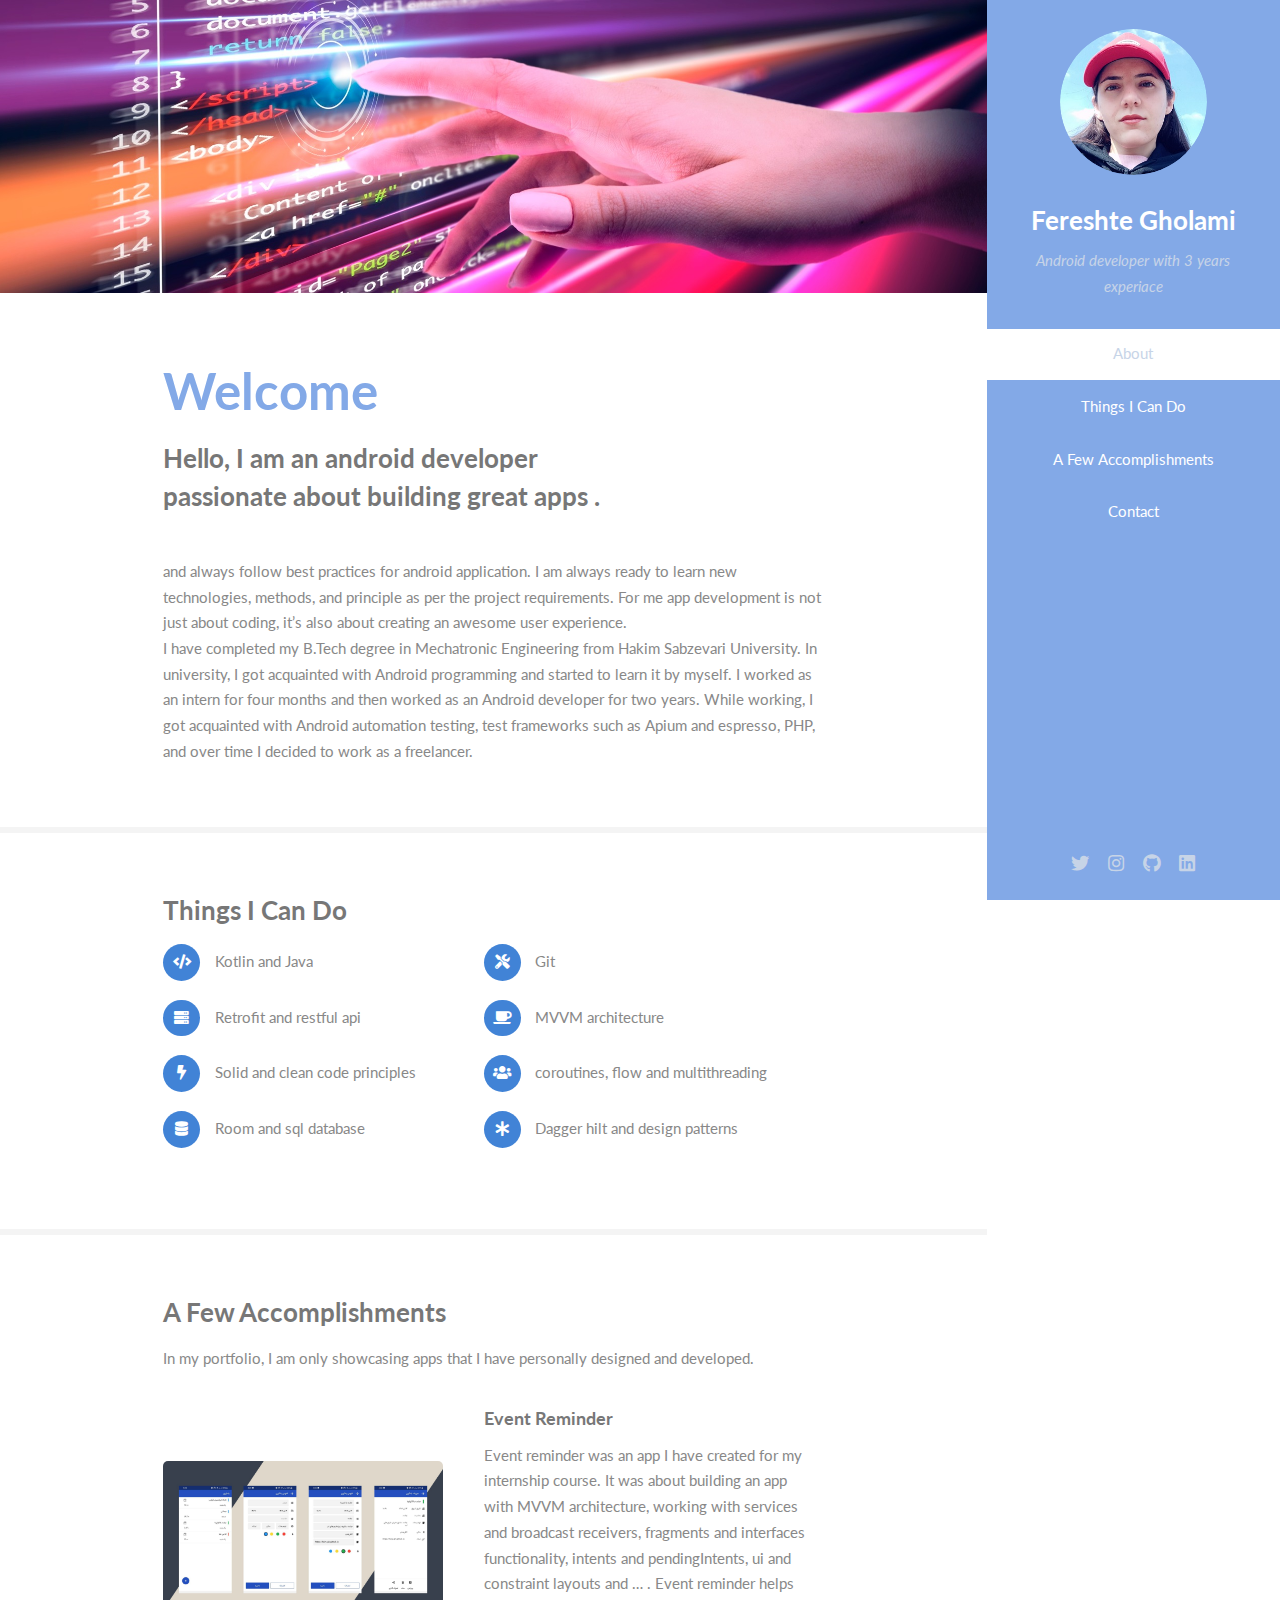
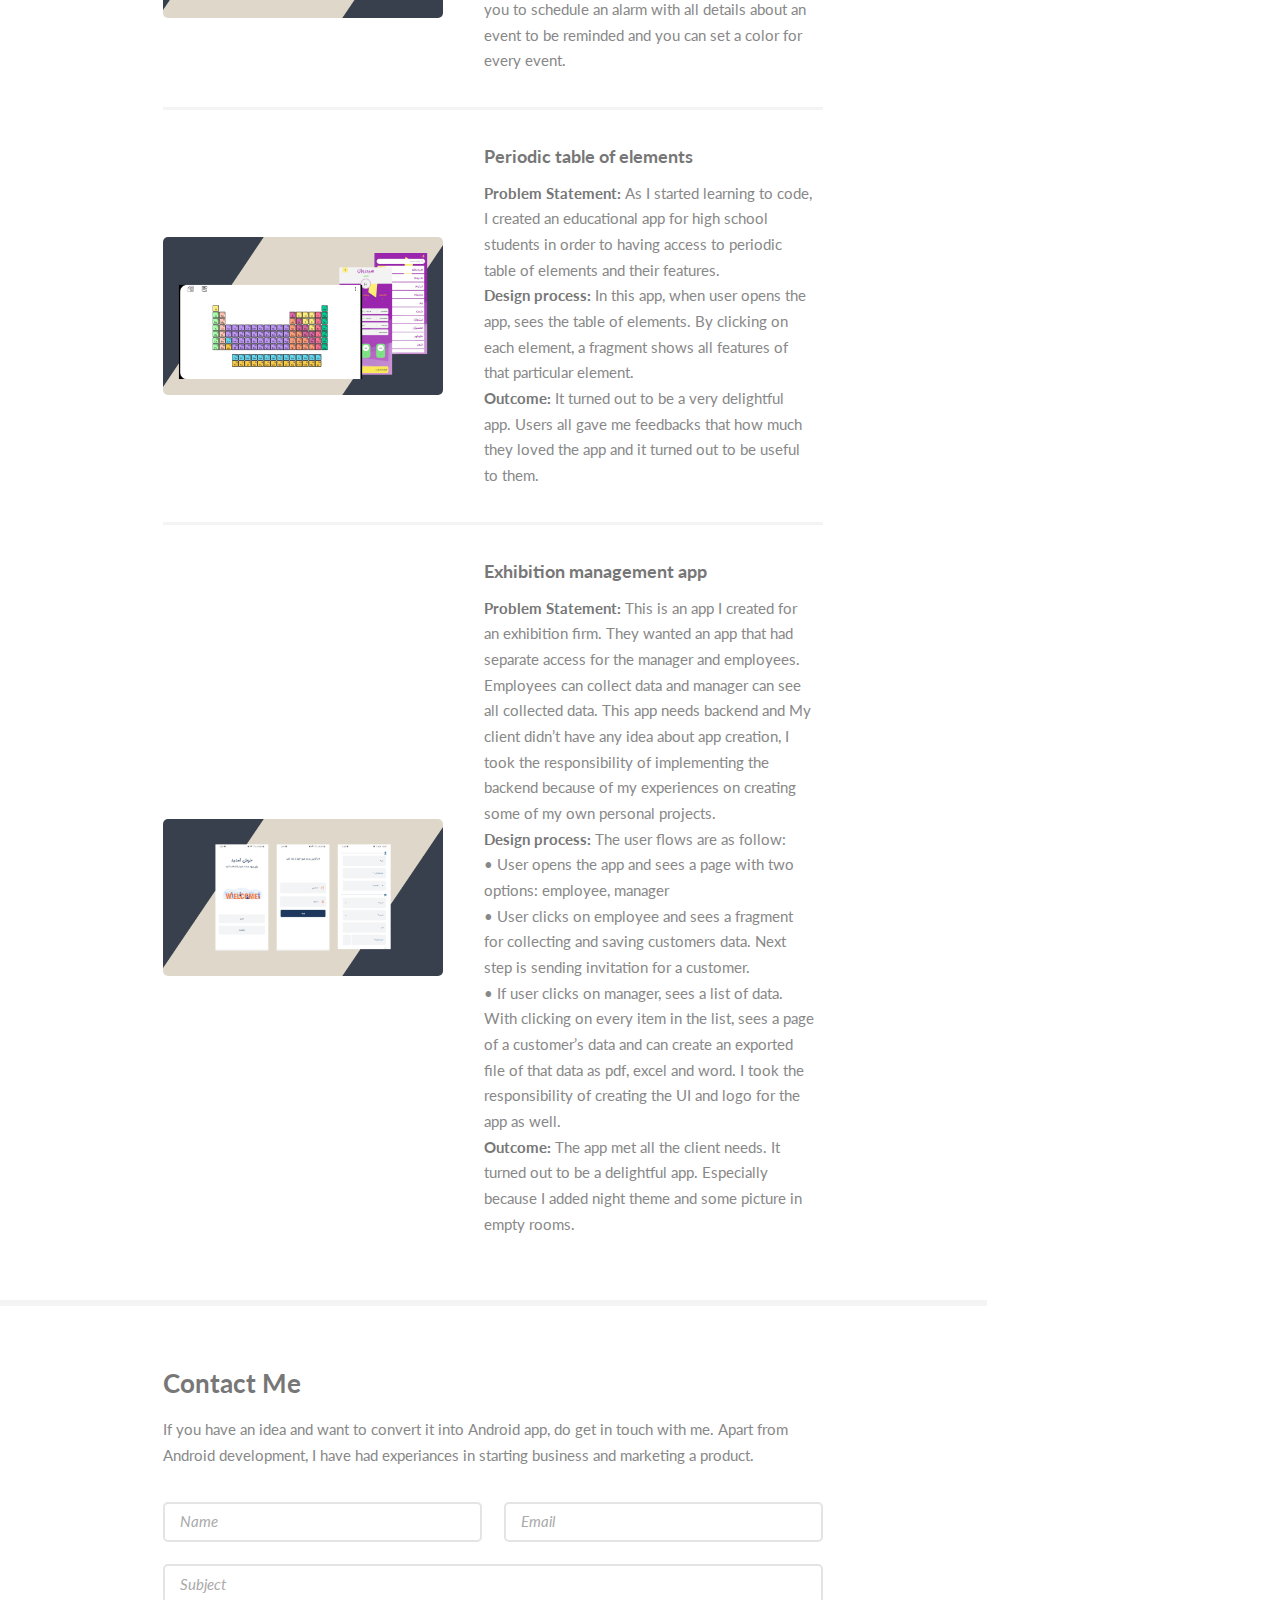
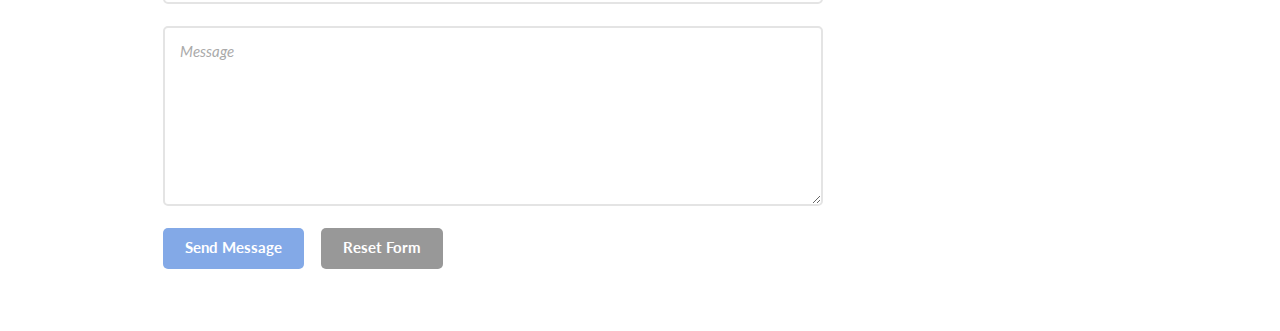
==== commit 1115beda: "Update index.html" ====
--- a/index.html
+++ b/index.html
@@ -87,7 +87,7 @@
 											<a href="#" class="image"><img src="images/pic01.jpg" alt="" /></a>
 											<div class="inner">
 												<h4>Event Reminder</h4>
-												<p>Event reminder was an app I create for my internship course. It was about building an app with MVVM architecture, working with services and broadcast receivers, fragments and interfaces functionality, intents and pendingIntents, ui and constraint layouts and … .
+												<p>Event reminder was an app I have created for my internship course. It was about building an app with MVVM architecture, working with services and broadcast receivers, fragments and interfaces functionality, intents and pendingIntents, ui and constraint layouts and … .
 													Event reminder helps you to schedule an alarm with all details about an event to be reminded and you can set a color for every event. 
 													</p>
 											</div>
--- a/assets/css/main.css
+++ b/assets/css/main.css
@@ -1780,7 +1780,7 @@
 	}
 
 	header.major h2 {
-		color: #4acaa8;
+		color: #83A9E7;
 		font-size: 3.5em;
 	}
 
@@ -1843,7 +1843,7 @@
 		input[type="email"]:focus,
 		select:focus,
 		textarea:focus {
-			border-color: #4acaa8;
+			border-color: #83A9E7;
 		}
 
 	select {
@@ -2397,7 +2397,7 @@
 			}
 
 			ul.feature-icons li:before {
-				background: #4acaa8;
+				background: #4183D6;
 				border-radius: 100%;
 				color: #ffffff;
 				display: block;
@@ -2613,7 +2613,7 @@
 		input[type="reset"].primary,
 		input[type="button"].primary,
 		.button.primary {
-			background-color: #4acaa8;
+			background-color: #83A9E7;
 			color: #ffffff !important;
 		}
 
@@ -2695,7 +2695,7 @@
 		-webkit-justify-content: space-between;
 		-ms-justify-content: space-between;
 		justify-content: space-between;
-		background: #4acaa8;
+		background: #83A9E7;
 		color: #d2f2e9;
 		height: 100%;
 		overflow-y: auto;
@@ -2746,7 +2746,7 @@
 			}
 
 			#header > header p {
-				color: #d2f2e9;
+				color: #C7D4E7;
 				font-style: italic;
 				margin: 1em 0 0 0;
 			}
@@ -2767,7 +2767,7 @@
 			}
 
 				#header > footer .icons li a {
-					color: #b7eadc;
+					color: #C7D4E7;
 				}
 
 		#header > nav {
@@ -2784,7 +2784,7 @@
 			}
 
 				#header > nav ul li {
-					border-top: solid 2px #5ccfb1;
+					border-top: solid 2px #83A9E7;
 					display: block;
 					padding: 0;
 				}
@@ -2803,7 +2803,7 @@
 
 						#header > nav ul li a.active {
 							background: #fff;
-							color: #4acaa8 !important;
+							color: #C7D4E7 !important;
 						}
 
 					#header > nav ul li:first-child {
@@ -3308,4 +3308,4 @@
 				padding: 0;
 			}
 
-	}+	}
